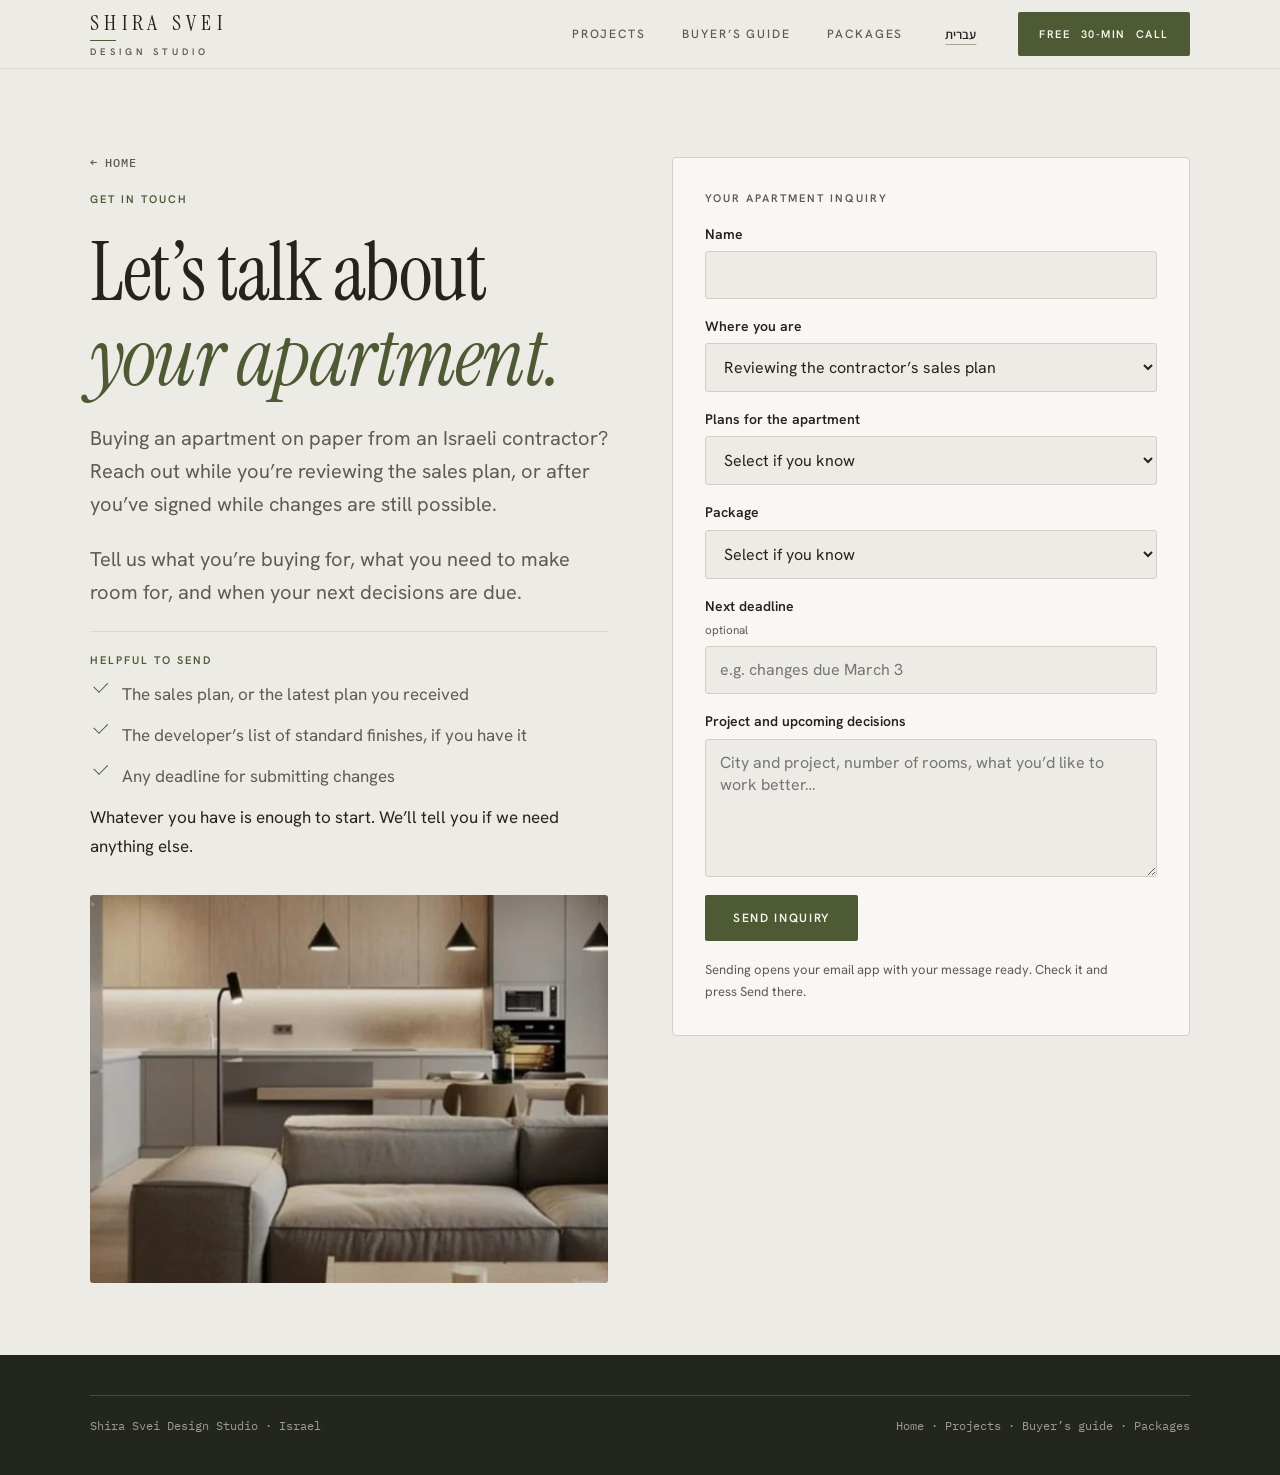
==== contact.html @ fcec44b5 "Packages: custom kitchen design package; every package includes a kitchen showroom visit Co-Authored" ====
<!doctype html>
    <html lang="en">
    <head>
    <meta charset="utf-8">
    <meta name="viewport" content="width=device-width, initial-scale=1, viewport-fit=cover">
    <title>Contact · Shira Svei Design Studio</title>
    <meta name="description" content="Tell Shira Svei Design Studio about your new-build apartment in Israel.">
    <link rel="preconnect" href="https://fonts.googleapis.com">
    <link rel="preconnect" href="https://fonts.gstatic.com" crossorigin>
    <link rel="stylesheet" href="https://fonts.googleapis.com/css2?family=Instrument+Serif:ital@0;1&family=Hanken+Grotesk:wght@400;500;600&family=IBM+Plex+Mono:wght@400;500&family=Frank+Ruhl+Libre:wght@400;500&family=Assistant:wght@400;500;600&display=swap">
    <link rel="icon" href="img/favicon.svg" type="image/svg+xml">
    <script src="i18n.js"></script>
<script src="menu.js" defer></script>
    <link rel="stylesheet" href="styles.css">
    </head>
    <body>
    <header class="top">
  <div class="wrap">
    <a class="brand" href="index.html" aria-label="Shira Svei Design Studio, home">
      <span class="brand-word">Shira Svei</span><span class="brand-rule" aria-hidden="true"></span><span class="brand-sub">Design Studio</span>
    </a>
    <nav class="links" aria-label="Main">
      <a class="hide-sm" href="projects.html">Projects</a>
      <a class="hide-sm" href="guide.html">Buyer’s guide</a>
      <a class="hide-sm" href="packages.html">Packages</a>
      <a class="btn btn-primary" href="https://calendar.app.google/4QgwyBekD6NayyUT6" target="_blank" rel="noopener">Free <span class="xs-hide">30-min </span>call</a>
      <button class="menu-btn" type="button" aria-expanded="false" aria-controls="site-menu"><span class="menu-icon" aria-hidden="true"></span><span class="menu-word">Menu</span></button>
      <div class="menu-panel" id="site-menu" hidden>
        <a href="index.html#model">How we help</a>
        <a href="index.html#about">Meet Shira</a>
        <a href="index.html#with">The difference</a>
        <a href="projects.html">Projects</a>
        <a href="guide.html">Buyer’s guide</a>
        <a href="packages.html">Packages</a>
        <a href="contact.html">Let’s talk</a>
      </div>
    </nav>
  </div>
</header>

    <main>
    <section class="phero">
  <div class="wrap two" style="align-items:start">
    <div class="phero-copy">
      <a class="back" href="index.html">← Home</a>
      <span class="label">Get in touch</span>
      <h1>Let’s talk about <em>your apartment.</em></h1>
      <p class="lede">Buying an apartment on paper from an Israeli contractor? Reach out while you’re reviewing the sales plan, or after you’ve signed while changes are still possible.</p>
      <p class="lede">Tell us what you’re buying for, what you need to make room for, and when your next decisions are due.</p>
      <div class="send-list">
        <span class="label">Helpful to send</span>
        <ul class="ticks">
          <li>The sales plan, or the latest plan you received</li>
          <li>The developer’s list of standard finishes, if you have it</li>
          <li>Any deadline for submitting changes</li>
        </ul>
        <p class="fine">Whatever you have is enough to start. We’ll tell you if we need anything else.</p>
      </div>
      <img src="img/evening-kitchen.webp" alt="Open kitchen with dark pendant lights behind a gray sofa" width="800" height="1208" style="width:100%;aspect-ratio:4/3;object-fit:cover;border-radius:3px;margin-top:8px">
    </div>
    <form class="form" id="inquiry-form" data-email="shirasvei@gmail.com" novalidate>
      <span class="label">Your apartment inquiry</span>
      <label for="f-name">Name<input id="f-name" name="name" autocomplete="name" required></label>
      <div class="row">
        <label for="f-stage">Where you are<select id="f-stage" name="stage">
          <option>Reviewing the contractor’s sales plan</option>
          <option>Signed and planning changes before construction</option>
          <option>Choosing changes or finishes</option>
          <option>Getting ready to move in</option>
          <option>Other</option>
        </select></label>
        <label for="f-purpose">Plans for the apartment<select id="f-purpose" name="purpose">
          <option value="">Select if you know</option>
          <option>Move in at handover</option>
          <option>Live there later</option>
          <option>Buy as an investment</option>
          <option>Still deciding</option>
        </select></label>
      </div>
      <div class="row">
        <label for="f-package">Package<select id="f-package" name="package">
          <option value="">Select if you know</option>
          <option value="intro">Free intro call (30 minutes)</option>
          <option value="plan-review">Consultation</option>
          <option value="floor-plan">Floor plan redesign</option>
          <option value="kitchen">Custom kitchen design</option>
          <option value="selections">Tile and fixture selection</option>
          <option value="liaison">Contractor liaison</option>
          <option value="furnishing">Furniture and accessory shopping</option>
          <option value="ongoing-support">Full-service new-build support</option>
        </select></label>
        <label for="f-deadline">Next deadline <small>optional</small><input id="f-deadline" name="deadline" placeholder="e.g. changes due March 3"></label>
      </div>
      <label for="f-details">Project and upcoming decisions<textarea id="f-details" name="details" rows="5" required placeholder="City and project, number of rooms, what you’d like to work better…"></textarea></label>
      <div class="actions">
        <button class="btn btn-primary" type="submit">Send inquiry</button>
        <output id="copy-status" aria-live="polite"></output>
      </div>
      <textarea id="copy-fallback" aria-label="Inquiry text to copy" rows="6" hidden readonly></textarea>
      <p class="fine">Sending opens your email app with your message ready. Check it and press Send there.</p>
    </form>
  </div>
</section>
<section class="close" style="padding-top:40px">
  <div class="wrap"><div class="foot" style="margin-top:0">
    <span>Shira Svei Design Studio · Israel</span>
    <span><a href="index.html">Home</a> · <a href="projects.html">Projects</a> · <a href="guide.html">Buyer’s guide</a> · <a href="packages.html">Packages</a></span>
  </div></div>
</section>

    </main>
    
    <script src="app.js"></script>
    
    </body>
    </html>
---- styles.css ----
/* Layout: a drawing set. Each stage is a "sheet" with a title block: stage number, the Hebrew term the contractor uses, and the English meaning. */
:root{
  --stone:#EDEBE5;      /* page ground, Jerusalem-stone grey */
  --sheet:#F8F7F3;      /* raised paper */
  --paper:#FFFFFF;      /* plan drawings always sit on white */
  --ink:#1F1D1A;
  --muted:#5F5A52;
  --rule:#D3CFC5;
  --olive:#4E5A33;      /* accent */
  --olive-soft:#E2E4D3;
  --on-olive:#F6F5EE;
  --night:#23261C;      /* closing band */
  --on-night:#ECEBE3;
  --display:"Instrument Serif", "Iowan Old Style", Georgia, serif;
  --body:"Hanken Grotesk", "Helvetica Neue", Arial, sans-serif;
  --mono:"IBM Plex Mono", ui-monospace, Menlo, monospace;
  --hebrew:"Frank Ruhl Libre", "Times New Roman", serif;
  --max:1180px;
}
@media (prefers-color-scheme: dark){:root:not([data-theme="light"]){
  --stone:#171815;--sheet:#1F201C;--paper:#F4F3EE;--ink:#ECEAE3;--muted:#A9A498;--rule:#3A3B34;
  --olive:#A9B67E;--olive-soft:#2C3122;--on-olive:#15170F;--night:#0F100D;--on-night:#ECEBE3;color-scheme:dark}}
:root[data-theme="dark"]{
  --stone:#171815;--sheet:#1F201C;--paper:#F4F3EE;--ink:#ECEAE3;--muted:#A9A498;--rule:#3A3B34;
  --olive:#A9B67E;--olive-soft:#2C3122;--on-olive:#15170F;--night:#0F100D;--on-night:#ECEBE3;color-scheme:dark}

*{box-sizing:border-box}
html{scroll-padding-top:80px}
@media (prefers-reduced-motion:no-preference){html{scroll-behavior:smooth}}
@media (prefers-reduced-motion:reduce){html{scroll-behavior:auto}*{transition:none!important;animation:none!important}}
body{background:var(--stone);color:var(--ink);font:400 17px/1.6 var(--body);-webkit-font-smoothing:antialiased}
img{max-width:100%;display:block;height:auto}
a{color:inherit}
:focus-visible{outline:2px solid var(--olive);outline-offset:3px;border-radius:2px}
.wrap{max-width:var(--max);margin:0 auto;padding-left:max(16px,env(safe-area-inset-left,0px));padding-right:max(16px,env(safe-area-inset-right,0px))}
@media (min-width:720px){.wrap{padding-left:max(40px,env(safe-area-inset-left,0px));padding-right:max(40px,env(safe-area-inset-right,0px))}}

h1,h2,h3{font-family:var(--display);font-weight:400;line-height:1.02;letter-spacing:-.01em;text-wrap:balance;margin:0}
h1{font-size:clamp(46px,7.4vw,96px)}
h2{font-size:clamp(36px,5vw,60px)}
h3{font-size:clamp(26px,2.6vw,32px);line-height:1.1}
em{font-style:italic;color:var(--olive)}
p{margin:0;max-width:62ch;text-wrap:pretty}
.label{font:500 12px/1.3 var(--mono);letter-spacing:.08em;text-transform:uppercase;color:var(--muted)}
.lede{font-size:clamp(18px,1.6vw,20px);color:var(--muted)}

/* buttons */
.btn{display:inline-flex;align-items:center;gap:10px;padding:14px 22px;border-radius:999px;font:600 15px/1 var(--body);text-decoration:none;border:1px solid transparent;transition:transform .2s,background .2s}
.btn-primary{background:var(--olive);color:var(--on-olive)}
.btn-primary:hover{transform:translateY(-1px)}
.btn-ghost{border-color:var(--rule);color:var(--ink)}
.btn-ghost:hover{border-color:var(--ink)}
.btn svg{width:16px;height:16px}
.textlink{font-weight:600;text-decoration:none;border-bottom:1px solid var(--olive);padding-bottom:2px;display:inline-flex;gap:8px;align-items:center}
.textlink:hover{color:var(--olive)}

/* header */
body::before{content:"";position:fixed;inset:0 0 auto;height:env(safe-area-inset-top,0px);z-index:10;background:var(--stone)}
header.top{position:sticky;top:env(safe-area-inset-top,0px);z-index:9;background:color-mix(in srgb,var(--stone) 88%,transparent);backdrop-filter:blur(10px);-webkit-backdrop-filter:blur(10px);border-bottom:1px solid var(--rule)}
.top .wrap{display:flex;align-items:center;justify-content:space-between;gap:16px;height:68px}
.brand{display:flex;align-items:center;gap:12px;text-decoration:none}
.mono-mark{width:34px;height:34px;border:1.5px solid currentColor;display:grid;place-items:center;font:400 19px/1 var(--display);letter-spacing:-.04em}
.brand b{font:400 22px/1 var(--display);display:block}
.brand small{font:500 10px/1 var(--mono);letter-spacing:.14em;text-transform:uppercase;color:var(--muted)}
nav.links{display:flex;gap:28px;align-items:center;font-size:15px}
nav.links a{text-decoration:none;color:var(--muted)}
nav.links a:hover{color:var(--ink)}
nav.links .btn{padding:10px 18px;font-size:14px;color:var(--on-olive)}
@media (max-width:760px){nav.links .hide-sm{display:none}}

/* hero */
.hero{padding-block:clamp(40px,7vw,88px) clamp(48px,7vw,96px)}
.hero-grid{display:grid;grid-template-columns:1.1fr .9fr;gap:clamp(32px,5vw,72px);align-items:center}
@media (max-width:900px){.hero-grid{grid-template-columns:1fr}}
.hero-copy{display:grid;gap:28px;min-width:0}
.hero-copy .label{color:var(--olive)}
.hero-actions{display:flex;flex-wrap:wrap;gap:12px}
.hero-media{position:relative;min-width:0}
.hero-photo{aspect-ratio:4/4.8;width:100%;max-height:640px;object-fit:cover;border-radius:3px}
@media (max-width:900px){.hero-photo{aspect-ratio:4/3.4}}
.plan-chip{position:absolute;left:-28px;bottom:28px;width:min(46%,230px);background:var(--paper);padding:10px;box-shadow:0 18px 40px -18px rgba(0,0,0,.45);border-radius:2px}
.plan-chip img{aspect-ratio:1;object-fit:cover}
.plan-chip span{display:block;font:500 10px/1.3 var(--mono);letter-spacing:.06em;text-transform:uppercase;color:#5F5A52;padding-top:8px}
@media (max-width:900px){.plan-chip{left:12px;bottom:12px}}

/* stage finder */
.finder{margin-top:8px;border-top:1px solid var(--rule);padding-top:22px;display:grid;gap:14px}
.finder-row{display:flex;flex-wrap:wrap;gap:8px}
.finder button{font:500 14px/1 var(--body);background:transparent;color:var(--ink);border:1px solid var(--rule);border-radius:999px;padding:11px 16px;cursor:pointer;display:inline-flex;gap:8px;align-items:center;transition:border-color .2s,background .2s}
.finder button:hover{border-color:var(--olive)}
.finder button[aria-pressed="true"]{background:var(--olive);border-color:var(--olive);color:var(--on-olive)}
.finder button b{font:500 11px/1 var(--mono);opacity:.7}
.finder-answer{font-size:15px;color:var(--muted);min-height:1.6em}
.finder-answer a{color:var(--olive);font-weight:600}

/* problem strip */
.strip{background:var(--sheet);border-block:1px solid var(--rule);padding-block:clamp(44px,6vw,72px)}
.strip-grid{display:grid;grid-template-columns:.9fr 1.1fr;gap:clamp(28px,5vw,72px);align-items:start}
@media (max-width:860px){.strip-grid{grid-template-columns:1fr}}
.facts{display:grid;grid-template-columns:repeat(3,1fr);gap:0;border-top:1px solid var(--rule)}
@media (max-width:620px){.facts{grid-template-columns:1fr}}
.fact{padding:20px 20px 4px 0;display:grid;gap:8px;align-content:start;min-width:0}
.fact+.fact{padding-left:20px;border-left:1px solid var(--rule)}
@media (max-width:620px){.fact+.fact{padding-left:0;border-left:0;border-top:1px solid var(--rule)}}
.fact h4{margin:0;font:600 16px/1.3 var(--body)}
.fact p{font-size:15px;color:var(--muted)}

/* process index */
.process{padding-block:clamp(64px,9vw,120px) 24px}
.process-head{display:grid;grid-template-columns:1fr 1fr;gap:32px;align-items:end;margin-bottom:40px}
@media (max-width:860px){.process-head{grid-template-columns:1fr}}
.index{display:grid;grid-template-columns:repeat(4,1fr);border-top:1.5px solid var(--ink)}
@media (max-width:860px){.index{grid-template-columns:repeat(2,1fr)}}
.index a{padding:18px 18px 22px 0;text-decoration:none;display:grid;gap:10px;border-bottom:1px solid var(--rule);transition:color .2s}
.index a+a{padding-left:18px;border-left:1px solid var(--rule)}
@media (max-width:860px){.index a:nth-child(3){padding-left:0;border-left:0}}
.index a:hover h3{color:var(--olive)}
.index .he{font:400 18px/1 var(--hebrew);color:var(--muted)}
.index h3{font-size:24px;transition:color .2s}

/* stages (sheets) */
.stage{padding-block:clamp(56px,8vw,104px);border-top:1px solid var(--rule)}
.stage:first-of-type{border-top:0}
.titleblock{display:flex;flex-wrap:wrap;gap:10px 24px;align-items:baseline;margin-bottom:28px;padding-bottom:14px;border-bottom:1.5px solid var(--ink)}
.titleblock .num{font:500 13px/1 var(--mono);color:var(--olive)}
.titleblock .he{font:500 22px/1 var(--hebrew);direction:rtl}
.titleblock .gloss{font:400 13px/1.3 var(--mono);color:var(--muted)}
.titleblock .when{margin-left:auto;font:500 12px/1.3 var(--mono);letter-spacing:.08em;text-transform:uppercase;color:var(--muted)}
@media (max-width:620px){.titleblock .when{margin-left:0;width:100%}}
.stage-grid{display:grid;grid-template-columns:.85fr 1.15fr;gap:clamp(32px,5vw,72px);align-items:start}
@media (max-width:900px){.stage-grid{grid-template-columns:1fr}}
.stage-copy{display:grid;gap:20px;min-width:0}
.stage-copy p{color:var(--muted)}
.stage-copy p strong{color:var(--ink);font-weight:600}
.stage.is-target .titleblock{border-bottom-color:var(--olive)}
.callout{border-left:2px solid var(--olive);padding:4px 0 4px 18px;color:var(--ink)!important;font-size:16px}

/* compare slider */
.case{background:var(--sheet);border:1px solid var(--rule);border-radius:4px;padding:clamp(18px,3vw,28px);display:grid;gap:18px;min-width:0}
.case h3{font-size:clamp(26px,3vw,34px)}
.case p{font-size:15.5px;color:var(--muted)}
.compare{position:relative;aspect-ratio:394/388;background:var(--paper);overflow:hidden;border-radius:2px;user-select:none;touch-action:pan-y}
.compare img{position:absolute;inset:0;width:100%;height:100%;object-fit:contain}
.compare .after{clip-path:inset(0 0 0 var(--pos,50%))}
.compare .handle{position:absolute;top:0;bottom:0;left:var(--pos,50%);width:2px;background:var(--olive);transform:translateX(-1px);pointer-events:none}
.compare .handle::after{content:"";position:absolute;top:50%;left:50%;width:40px;height:40px;transform:translate(-50%,-50%);border-radius:50%;background:var(--olive);box-shadow:0 4px 14px rgba(0,0,0,.25);
  background-image:url("data:image/svg+xml,%3Csvg xmlns='http://www.w3.org/2000/svg' viewBox='0 0 24 24' fill='none' stroke='%23fff' stroke-width='2' stroke-linecap='round' stroke-linejoin='round'%3E%3Cpath d='M9 6l-6 6 6 6M15 6l6 6-6 6'/%3E%3C/svg%3E");background-size:20px;background-position:center;background-repeat:no-repeat}
.compare .tag{position:absolute;top:10px;font:500 10px/1 var(--mono);letter-spacing:.08em;text-transform:uppercase;background:rgba(31,29,26,.82);color:#F6F5EE;padding:6px 8px;border-radius:2px;pointer-events:none}
.compare .tag.l{left:10px}.compare .tag.r{right:10px}
.compare input{position:absolute;inset:0;width:100%;height:100%;opacity:0;cursor:ew-resize;margin:0}
.compare-note{display:flex;justify-content:space-between;gap:12px;flex-wrap:wrap;align-items:center}
.compare-note .label{font-size:11px}

/* project cards */
.projects{display:grid;grid-template-columns:1fr 1fr;gap:16px}
@media (max-width:560px){.projects{grid-template-columns:1fr}}
.project{display:grid;gap:14px;text-decoration:none;align-content:start}
.project .frame{background:var(--paper);aspect-ratio:4/3.4;border-radius:2px;overflow:hidden;border:1px solid var(--rule)}
.project .frame img{width:100%;height:100%;object-fit:contain;padding:10px;transition:transform .5s}
.project:hover .frame img{transform:scale(1.04)}
.project h4{margin:0;font:400 24px/1.1 var(--display);display:flex;justify-content:space-between;gap:10px}
.project h4 span{font-family:var(--body);font-size:18px;color:var(--olive);transition:transform .2s}
.project:hover h4 span{transform:translateX(4px)}
.project p{font-size:15px;color:var(--muted)}

/* photos */
.duo{display:grid;grid-template-columns:1.15fr .85fr;gap:14px;align-items:end}
.duo figure{margin:0;display:grid;gap:10px;min-width:0}
.duo img{width:100%;object-fit:cover;border-radius:3px}
.duo .a img{aspect-ratio:4/5}
.duo .b img{aspect-ratio:3/4.2}
figcaption{font:400 12px/1.4 var(--mono);color:var(--muted)}
.wide{margin-top:clamp(28px,4vw,48px);display:grid;grid-template-columns:1fr 1fr;gap:14px}
@media (max-width:700px){.wide{grid-template-columns:1fr}}
.wide figure{margin:0;display:grid;gap:10px}
.wide img{aspect-ratio:1754/897;object-fit:cover;border-radius:3px;width:100%}

/* throughout */
.with{background:var(--olive-soft);padding-block:clamp(56px,8vw,104px)}
.with-grid{display:grid;grid-template-columns:1fr 1fr;gap:clamp(32px,5vw,72px);align-items:start}
@media (max-width:860px){.with-grid{grid-template-columns:1fr}}
.with-copy{display:grid;gap:22px}
.with-copy p{color:var(--muted)}
.log{list-style:none;margin:0;padding:0;display:grid;border-top:1px solid var(--rule)}
.log li{display:grid;grid-template-columns:auto 1fr;gap:16px;padding:18px 0;border-bottom:1px solid var(--rule);align-items:baseline}
.log .from{font:500 11px/1.4 var(--mono);letter-spacing:.08em;text-transform:uppercase;color:var(--olive);width:118px}
.log b{display:block;font-weight:600;font-size:16px}
.log span{color:var(--muted);font-size:15px}

/* faq */
.faq{padding-block:clamp(64px,9vw,112px)}
.faq-grid{display:grid;grid-template-columns:.8fr 1.2fr;gap:clamp(32px,5vw,72px)}
@media (max-width:860px){.faq-grid{grid-template-columns:1fr}}
details{border-bottom:1px solid var(--rule)}
details:first-child{border-top:1px solid var(--rule)}
summary{list-style:none;cursor:pointer;padding:22px 0;display:flex;justify-content:space-between;gap:20px;font:400 clamp(21px,2vw,25px)/1.2 var(--display)}
summary::-webkit-details-marker{display:none}
summary::after{content:"+";font:300 26px/1 var(--body);color:var(--olive);transition:transform .25s}
details[open] summary::after{transform:rotate(45deg)}
details p{padding:0 0 24px;color:var(--muted)}

/* close */
.close{background:var(--night);color:var(--on-night);padding-block:clamp(64px,9vw,120px) 40px}
.close h2{font-size:clamp(42px,6.4vw,84px)}
.close h2 em{color:#C9D39E}
.close-grid{display:grid;grid-template-columns:1.3fr .7fr;gap:40px;align-items:end}
@media (max-width:860px){.close-grid{grid-template-columns:1fr}}
.close p{color:color-mix(in srgb,var(--on-night) 72%,transparent)}
.close .btn-primary{background:#C9D39E;color:#1C1F14}
.close .btn-ghost{border-color:color-mix(in srgb,var(--on-night) 30%,transparent);color:var(--on-night)}
.close .actions{display:flex;flex-wrap:wrap;gap:12px;margin-top:28px}
.foot{margin-top:clamp(56px,8vw,96px);padding-top:22px;border-top:1px solid color-mix(in srgb,var(--on-night) 18%,transparent);display:flex;flex-wrap:wrap;justify-content:space-between;gap:12px;font:400 12px/1.4 var(--mono);color:color-mix(in srgb,var(--on-night) 60%,transparent)}
.foot a{text-decoration:none}
.foot a:hover{color:var(--on-night)}

/* load-in: visible at rest, gentle rise */
@keyframes rise{from{transform:translateY(12px)}to{transform:none}}
.hero-copy>*{animation:rise .8s cubic-bezier(.2,.7,.2,1) both}
.hero-copy>*:nth-child(2){animation-delay:.08s}.hero-copy>*:nth-child(3){animation-delay:.16s}.hero-copy>*:nth-child(4){animation-delay:.24s}.hero-copy>*:nth-child(5){animation-delay:.32s}

/* ---------- shared additions for inner pages ---------- */
body{margin:0}
[hidden]{display:none!important}
.film{margin:clamp(40px,6vw,72px) 0 0;display:grid;gap:10px}
.film video{width:100%;aspect-ratio:16/9;border-radius:3px;background:var(--night)}
nav.links a[aria-current="page"]{color:var(--ink);text-decoration:underline;text-decoration-color:var(--olive);text-underline-offset:6px}

/* page hero */
.phero{padding-block:clamp(40px,7vw,88px) clamp(40px,6vw,72px)}
.phero-grid{display:grid;grid-template-columns:1.15fr .85fr;gap:clamp(32px,5vw,72px);align-items:end}
@media (max-width:860px){.phero-grid{grid-template-columns:1fr}}
.phero-copy{display:grid;gap:22px;min-width:0}
.phero-copy .label{color:var(--olive)}
.phero h1{font-size:clamp(44px,6.4vw,84px)}
.phero img.cover{width:100%;aspect-ratio:4/5;object-fit:cover;border-radius:3px;max-height:560px}
.back{font:500 12px/1 var(--mono);letter-spacing:.06em;text-transform:uppercase;color:var(--muted);text-decoration:none}
.back:hover{color:var(--olive)}

.section{padding-block:clamp(56px,8vw,104px);border-top:1px solid var(--rule)}
.section.tint{background:var(--sheet)}
.section-head{display:grid;gap:14px;margin-bottom:clamp(28px,4vw,44px);max-width:760px}
.section-head p{color:var(--muted)}
.two{display:grid;grid-template-columns:1fr 1fr;gap:clamp(28px,5vw,72px);align-items:start}
@media (max-width:860px){.two{grid-template-columns:1fr}}
.two>*{min-width:0}

/* timeline (process) */
.timeline{display:grid;grid-template-columns:repeat(4,1fr);border-top:1.5px solid var(--ink)}
@media (max-width:900px){.timeline{grid-template-columns:1fr 1fr}}
@media (max-width:560px){.timeline{grid-template-columns:1fr}}
.timeline li{list-style:none;padding:20px 20px 24px 0;display:grid;gap:10px;align-content:start;border-bottom:1px solid var(--rule)}
.timeline li+li{padding-left:20px;border-left:1px solid var(--rule)}
@media (max-width:900px){.timeline li:nth-child(3){padding-left:0;border-left:0}}
@media (max-width:560px){.timeline li+li{padding-left:0;border-left:0}}
.timeline .he{font:500 20px/1 var(--hebrew)}
.timeline p{font-size:15px;color:var(--muted)}
.timeline{padding:0;margin:0}
.note{margin-top:28px;font:400 clamp(22px,2.2vw,28px)/1.3 var(--display);max-width:34ch}

/* lists */
.ticks{list-style:none;margin:0;padding:0;display:grid;gap:12px}
.ticks li{display:grid;grid-template-columns:20px 1fr;gap:12px;color:var(--muted)}
.ticks li::before{content:"";width:12px;height:7px;border-left:1.5px solid var(--olive);border-bottom:1.5px solid var(--olive);transform:rotate(-45deg) translate(2px,4px)}
.cols3{display:grid;grid-template-columns:repeat(3,1fr);gap:16px}
@media (max-width:860px){.cols3{grid-template-columns:1fr}}
.card{background:var(--sheet);border:1px solid var(--rule);border-radius:4px;padding:24px;display:grid;gap:12px;align-content:start}
.card p{color:var(--muted);font-size:15.5px}
.swap{display:grid;grid-template-columns:1fr auto 1fr;gap:20px;align-items:start}
@media (max-width:620px){.swap{grid-template-columns:1fr}.swap .arrow{transform:rotate(90deg);justify-self:start}}
.swap .arrow{font:400 28px/1 var(--display);color:var(--olive);padding-top:28px}
.swap ul{list-style:none;margin:0;padding:0;border-top:1px solid var(--rule)}
.swap ul li{padding:12px 0;border-bottom:1px solid var(--rule)}
.swap .us li{color:var(--muted);text-decoration:line-through;text-decoration-color:var(--rule)}

/* packages */
.pkgs{display:grid;grid-template-columns:1fr 1fr;gap:16px}
@media (max-width:860px){.pkgs{grid-template-columns:1fr}}
.pkg{background:var(--sheet);border:1px solid var(--rule);border-radius:4px;padding:clamp(22px,3vw,32px);display:grid;gap:18px;align-content:start;scroll-margin-top:90px}
.pkg h2{font-size:clamp(30px,3vw,38px)}
.pkg>p{color:var(--muted)}
.pkg .btn{justify-self:start;margin-top:4px}
.pkg.featured{grid-column:1/-1;background:var(--night);color:var(--on-night);border-color:var(--night);grid-template-columns:1fr 1fr;column-gap:clamp(28px,5vw,64px)}
.pkg.featured>p,.pkg.featured .ticks li{color:color-mix(in srgb,var(--on-night) 72%,transparent)}
.pkg.featured .label{color:#C9D39E}
.pkg.featured .ticks li::before{border-color:#C9D39E}
.pkg.featured .btn-primary{background:#C9D39E;color:#1C1F14}
.pkg.featured .stages span{border-color:color-mix(in srgb,var(--on-night) 30%,transparent)}
.pkg.featured .stages span.on{background:#C9D39E;border-color:#C9D39E;color:#1C1F14}
@media (max-width:860px){.pkg.featured{grid-template-columns:1fr}}
.pkg-side{display:grid;gap:18px;align-content:start}
.stages{display:flex;gap:6px;flex-wrap:wrap}
.stages span{font:500 11px/1 var(--mono);padding:7px 9px;border:1px solid var(--rule);border-radius:999px;color:var(--muted)}
.stages span.on{background:var(--olive);border-color:var(--olive);color:var(--on-olive)}

/* form */
.form{display:grid;gap:18px;background:var(--sheet);border:1px solid var(--rule);border-radius:4px;padding:clamp(20px,3vw,32px)}
.form label{display:grid;gap:8px;font:600 14px/1.3 var(--body)}
.form label small{font-weight:400;color:var(--muted)}
.form input,.form select,.form textarea{font:400 16px/1.4 var(--body);color:var(--ink);background:var(--stone);border:1px solid var(--rule);border-radius:3px;padding:12px 14px;width:100%}
.form input:focus,.form select:focus,.form textarea:focus{outline:2px solid var(--olive);outline-offset:0;border-color:var(--olive)}
.form .row{display:grid;grid-template-columns:repeat(auto-fit,minmax(230px,1fr));gap:18px}
@media (max-width:620px){.form .row{grid-template-columns:1fr}}
.form .actions{display:flex;flex-wrap:wrap;gap:14px;align-items:center}
.form .btn{border:0;cursor:pointer}
.form output{font-size:14px;color:var(--olive);font-weight:600}
.form .fine{font-size:13px;color:var(--muted)}

/* plan viewer (tabs) */
.viewer{display:grid;gap:14px}
.tabs{display:flex;flex-wrap:wrap;gap:6px}
.tabs button{font:500 13px/1.2 var(--body);background:transparent;color:var(--ink);border:1px solid var(--rule);border-radius:999px;padding:10px 14px;cursor:pointer;text-align:left}
.tabs button b{font:500 11px/1 var(--mono);color:var(--olive);margin-right:6px}
.tabs button[aria-selected="true"]{background:var(--ink);border-color:var(--ink);color:var(--stone)}
.tabs button[aria-selected="true"] b{color:inherit;opacity:.7}
.tabs button .he{font-family:var(--hebrew)}
.sheet{background:var(--paper);border:1px solid var(--rule);border-radius:3px;position:relative;overflow:hidden}
.sheet img{width:auto;max-width:100%;max-height:78vh;margin:0 auto;cursor:zoom-in}
.sheet .zoom{position:absolute;right:10px;bottom:10px;font:500 10px/1 var(--mono);letter-spacing:.06em;text-transform:uppercase;background:rgba(31,29,26,.82);color:#F6F5EE;padding:6px 8px;border-radius:2px;pointer-events:none}
.legend{display:flex;flex-wrap:wrap;gap:16px;font:400 13px/1.3 var(--mono);color:var(--muted)}
.legend span{display:inline-flex;gap:8px;align-items:center}
.legend i{width:22px;height:12px;display:inline-block;border:1px solid var(--muted)}
.legend i.dash{border-style:dashed;border-color:var(--muted)}
.legend i.hatch{background:repeating-linear-gradient(45deg,var(--muted) 0 1px,transparent 1px 4px)}
.cap{font-size:15px;color:var(--muted)}

.points{display:grid;grid-template-columns:1fr 1fr;gap:0;border-top:1.5px solid var(--ink)}
@media (max-width:700px){.points{grid-template-columns:1fr}}
.points div{padding:22px 24px 26px 0;border-bottom:1px solid var(--rule);display:grid;gap:10px;align-content:start}
.points div:nth-child(even){padding-left:24px;border-left:1px solid var(--rule)}
@media (max-width:700px){.points div:nth-child(even){padding-left:0;border-left:0}}
.points p{color:var(--muted);font-size:15.5px}

.dims{display:grid;gap:0;border-top:1px solid var(--rule);margin:0;padding:0}
.dims div{display:grid;grid-template-columns:96px 1fr;gap:16px;padding:14px 0;border-bottom:1px solid var(--rule);align-items:baseline}
.dims dt{font:500 20px/1 var(--mono);color:var(--olive)}
.dims dd{margin:0;color:var(--muted);font-size:15.5px}

.gallery{display:grid;grid-template-columns:repeat(3,1fr);gap:12px}
@media (max-width:760px){.gallery{grid-template-columns:1fr 1fr}}
.gallery figure{margin:0;display:grid;gap:8px}
.gallery img{width:100%;aspect-ratio:16/9;object-fit:cover;border-radius:3px;cursor:zoom-in}
.gallery figure.big{grid-column:1/-1}
.gallery figure.big img{aspect-ratio:1500/844}
.credit{margin-top:16px;font:400 12px/1.4 var(--mono);color:var(--muted)}

/* bathrooms */
.bath{display:grid;grid-template-columns:.9fr 1.1fr;gap:clamp(24px,4vw,56px);align-items:start;scroll-margin-top:90px}
@media (max-width:860px){.bath{grid-template-columns:1fr}}
.inputs{display:grid;grid-template-columns:1fr 1fr;gap:12px}
.inputs figure{margin:0;display:grid;gap:8px;align-content:start}
.inputs figure.plan{grid-row:span 2}
.inputs img{width:100%;border-radius:3px;background:var(--paper);border:1px solid var(--rule);object-fit:contain;cursor:zoom-in}
.inputs figure:not(.plan) img{aspect-ratio:4/3;object-fit:cover}
.render{margin:0;display:grid;gap:10px}
.render img{width:100%;border-radius:3px;cursor:zoom-in}
.render figcaption,.inputs figcaption{font:400 12px/1.4 var(--mono);color:var(--muted)}
.eq{font:500 12px/1 var(--mono);letter-spacing:.08em;text-transform:uppercase;color:var(--olive)}

/* work grid */
.work{display:grid;grid-template-columns:repeat(2,1fr);gap:clamp(20px,3vw,32px) 16px}
@media (max-width:700px){.work{grid-template-columns:1fr}}
.work a{display:grid;gap:12px;text-decoration:none;align-content:start}
.work .frame{aspect-ratio:4/3;background:var(--paper);border:1px solid var(--rule);border-radius:3px;overflow:hidden}
.work .frame img{width:100%;height:100%;object-fit:cover;transition:transform .5s}
.work .frame.plan img{object-fit:contain;padding:12px}
.work a:hover .frame img{transform:scale(1.03)}
.work h2{font-size:clamp(26px,2.6vw,32px)}
.work p{color:var(--muted);font-size:15.5px}
.work a.wide{grid-column:1/-1}
.work a.wide .frame{aspect-ratio:21/9}
@media (max-width:700px){.work a.wide .frame{aspect-ratio:4/3}}

.next{display:flex;justify-content:space-between;gap:16px;flex-wrap:wrap;padding-block:28px;border-top:1px solid var(--rule)}
.next a{text-decoration:none;display:grid;gap:6px}
.next a:last-child{text-align:right}
.next b{font:400 24px/1.1 var(--display)}

/* lightbox */
dialog.lb{border:0;padding:0;background:transparent;max-width:min(1200px,94vw);max-height:92vh}
dialog.lb::backdrop{background:rgba(15,16,13,.88)}
dialog.lb img{max-width:100%;max-height:86vh;width:auto;height:auto;background:#fff;border-radius:2px;display:block;margin:0 auto}
dialog.lb p{color:#ECEBE3;font:400 13px/1.4 var(--mono);text-align:center;margin:10px auto 0}
dialog.lb button{position:fixed;top:max(16px,env(safe-area-inset-top,0px));right:max(16px,env(safe-area-inset-right,0px));width:44px;height:44px;border-radius:50%;border:0;background:#ECEBE3;color:#1F1D1A;font:400 24px/1 var(--body);cursor:pointer}
.brief{display:grid;gap:8px;padding:18px 20px;background:var(--olive-soft);border-radius:4px;border-left:3px solid var(--olive)}
.brief p{color:var(--ink);font-size:16.5px}
.gallery figure.big{grid-column:auto}

/* ---------- hero reel: drawing to rendering ---------- */
.model{position:relative;aspect-ratio:1/1;max-width:100%;border-radius:4px;overflow:hidden;background:var(--paper);border:1px solid var(--rule)}
.scene{position:absolute;inset:0;opacity:0;transition:opacity .9s ease}
.scene.active{opacity:1}
.scene img{position:absolute;inset:0;width:100%;height:100%;object-fit:cover;max-width:none}
.scene img.fit{object-fit:contain;padding:9% 7% 24%;background:var(--paper)}
.scene .b{clip-path:inset(0 100% 0 0);transition:clip-path 1.6s cubic-bezier(.65,0,.35,1)}
.scene.reveal .b{clip-path:inset(0 0 0 0)}
.scene::after{content:"";position:absolute;top:0;bottom:0;left:0;width:2px;background:var(--olive);box-shadow:0 0 0 1px rgba(255,255,255,.5),0 0 18px 2px rgba(78,90,51,.45);opacity:0;pointer-events:none}
.scene.reveal::after{animation:sweep 1.6s cubic-bezier(.65,0,.35,1) both}
@keyframes sweep{0%{left:0;opacity:1}92%{opacity:1}100%{left:100%;opacity:0}}
.scene.active img{animation:drift 9s ease-out both}
@keyframes drift{from{transform:scale(1.07)}to{transform:scale(1)}}
.model-cap,.model-pips{display:none}
.model.live .model-cap{display:grid;position:absolute;left:16px;bottom:16px;gap:4px;max-width:calc(100% - 32px);
  background:color-mix(in srgb,var(--sheet) 90%,transparent);backdrop-filter:blur(6px);-webkit-backdrop-filter:blur(6px);
  border:1px solid var(--rule);border-radius:4px;padding:12px 14px;pointer-events:none;z-index:2}
.model-cap .n{font:500 11px/1 var(--mono);letter-spacing:.08em;text-transform:uppercase;color:var(--olive)}
.model-cap .he{font:500 18px/1.1 var(--hebrew);direction:rtl;text-align:left}
.model-cap .t{font:400 22px/1.15 var(--display);color:var(--ink)}
.model-cap.in{animation:capIn .5s cubic-bezier(.2,.7,.2,1) both}
@keyframes capIn{from{transform:translateY(6px);opacity:.3}to{transform:none;opacity:1}}
.model.live .model-pips{display:flex;gap:6px;position:absolute;top:14px;right:14px;z-index:2}
.model-pips button{font:500 11px/1 var(--mono);width:34px;height:30px;border-radius:999px;border:1px solid var(--rule);
  background:color-mix(in srgb,var(--sheet) 85%,transparent);color:var(--muted);cursor:pointer}
.model-pips button[aria-pressed="true"]{background:var(--olive);border-color:var(--olive);color:var(--on-olive)}
@media (prefers-reduced-motion:reduce){.scene .b{clip-path:none}.scene.active img{animation:none}}
.why-photo{width:100%;aspect-ratio:4/3;object-fit:cover;border-radius:3px;margin-top:8px}
@media (max-width:860px){.why-photo{display:none}}

/* ---------- Order page ---------- */
.order{display:grid;gap:clamp(28px,4vw,44px)}
.order>*{max-width:880px;width:100%}
.order ul{list-style:none;margin:0;padding:0;display:grid;gap:10px}
.ogroup{display:grid;gap:14px}
.ogroup h2{font:400 clamp(26px,3vw,34px)/1.1 var(--display);display:flex;align-items:baseline;gap:12px;flex-wrap:wrap;margin:0}
.ogroup h2 .n{font:500 13px/1 var(--mono);color:var(--olive);letter-spacing:.08em}
.ogroup h2 .he{font:400 18px/1 var(--hebrew);color:var(--muted)}
.oitem{display:grid;grid-template-columns:1fr auto;gap:6px 18px;align-items:center;padding:18px 20px;background:var(--sheet);border:1px solid var(--rule);border-radius:4px;transition:border-color .2s,background .2s,opacity .2s}
.oitem label{display:flex;gap:16px;align-items:flex-start;cursor:pointer}
.oitem input{position:absolute;opacity:0;width:1px;height:1px}
.oitem .box{flex:none;width:22px;height:22px;margin-top:2px;border:1.5px solid var(--muted);border-radius:4px;display:grid;place-items:center;transition:background .15s,border-color .15s}
.oitem .box::after{content:"";width:6px;height:11px;border:solid var(--on-olive);border-width:0 2px 2px 0;transform:rotate(45deg) translate(-1px,-1px);opacity:0}
.oitem input:checked + .box{background:var(--olive);border-color:var(--olive)}
.oitem input:checked + .box::after{opacity:1}
.oitem input:focus-visible + .box{outline:2px solid var(--olive);outline-offset:3px}
.oitem:has(input:checked){border-color:var(--olive);background:color-mix(in srgb,var(--olive-soft) 45%,var(--sheet))}
.otext{display:grid;gap:4px}
.otext b{font-weight:600;font-size:17px}
.otext small{color:var(--muted);font-size:14.5px;line-height:1.45}
.oprice{font:500 15px/1 var(--body);white-space:nowrap;text-align:right}
.oprice.tbd{font:500 11px/1.3 var(--mono);letter-spacing:.06em;text-transform:uppercase;color:var(--muted)}
.qty{grid-column:1/-1;display:flex;align-items:center;gap:10px;margin-left:38px;font-size:14px;color:var(--muted)}
.qty[hidden]{display:none}
.qty button{width:30px;height:30px;border-radius:50%;border:1px solid var(--rule);background:var(--paper);color:var(--ink);font:500 17px/1 var(--body);cursor:pointer}
.qty button:hover{border-color:var(--ink)}
.qty output{min-width:1.5ch;text-align:center;font-weight:600;color:var(--ink)}
.oitem.full{padding:24px;background:var(--night);color:var(--on-night);border-color:var(--night)}
.oitem.full .otext b{font:400 clamp(24px,3vw,30px)/1.1 var(--display)}
.oitem.full .otext small,.oitem.full .oprice.tbd{color:inherit;opacity:.7}
.oitem.full .box{border-color:currentColor}
.oitem.full:has(input:checked){background:var(--night);border-color:var(--olive);box-shadow:0 0 0 2px var(--olive)}
.order.all-in .ogroup .oitem{opacity:.55}
.order.all-in .ogroup .oprice{text-decoration:line-through}
.or{display:flex;align-items:center;gap:14px;margin:-8px 0;font:500 12px/1 var(--mono);letter-spacing:.08em;text-transform:uppercase;color:var(--muted)}
.or::before,.or::after{content:"";flex:1;height:1px;background:var(--rule)}
.obar{position:sticky;bottom:12px;z-index:5;display:flex;flex-wrap:wrap;align-items:center;justify-content:space-between;gap:14px 24px;padding:16px 20px;background:var(--night);color:var(--on-night);border-radius:6px;box-shadow:0 12px 30px rgba(0,0,0,.18)}
.osum{display:grid;gap:4px}
.osum .label{color:inherit;opacity:.7}
.osum strong{font:400 clamp(30px,4vw,40px)/1 var(--display)}
.osum small{font-size:13px;opacity:.75}
.oact{display:flex;align-items:center;gap:14px;flex-wrap:wrap}
.oact .btn[disabled]{opacity:.45;cursor:not-allowed;transform:none}
.oact output{font-size:14px}
#o-fallback{flex-basis:100%;width:100%;font:14px/1.5 var(--body);padding:10px;border-radius:4px;border:0}
@media (max-width:560px){.oitem{grid-template-columns:1fr}.oprice{text-align:left;margin-left:38px}}
.ochip{justify-self:start;font:500 10.5px/1 var(--mono);letter-spacing:.08em;text-transform:uppercase;color:var(--olive);margin-bottom:2px}
.osave{font:500 12px/1.3 var(--mono);letter-spacing:.06em;text-transform:uppercase;color:var(--on-olive);background:var(--olive);padding:6px 10px;border-radius:999px;align-self:center}
.oprice{display:grid;justify-items:end;gap:3px}
.oprice s{font-size:13px;color:var(--muted)}
.oitem.included .amt{font:500 11px/1.3 var(--mono);letter-spacing:.06em;text-transform:uppercase;color:var(--olive)}
.oitem.included label{cursor:default}
@media (max-width:560px){.oprice{justify-items:start}}
.btn-pay{background:#FFC439;color:#111;font-weight:700}
.btn-pay:hover{transform:translateY(-1px)}
.btn-pay[disabled],.btn-ghost-light[disabled]{opacity:.45;cursor:not-allowed;transform:none}
.btn-ghost-light{border-color:rgba(255,255,255,.35);color:var(--on-night);background:transparent}
.btn-ghost-light:hover{border-color:var(--on-night)}
.oact output{flex-basis:100%;text-align:right}
@media (max-width:560px){.oact output{text-align:left}}

/* Kitchen: plan -> 3D model -> rendering */
.k3d{margin:0}
.k3d-stage{position:relative;aspect-ratio:1452/720;background:#fff;border-radius:3px;overflow:hidden;border:1px solid var(--rule)}
@media (max-width:719px){.k3d-stage{aspect-ratio:4/3.4}}
.k3d-stage canvas{position:absolute;inset:0;width:100%;height:100%;display:block}
.k3d-photo{position:absolute;inset:0;width:100%;height:100%;object-fit:cover;opacity:0;pointer-events:none}
.k3d-fallback{position:absolute;inset:0;width:100%;height:100%;object-fit:contain;display:none}
.k3d-static .k3d-photo{opacity:1}
.k3d:not(.k3d-live):not(.k3d-static) .k3d-fallback{display:block}
.k3d-static .k3d-bar{display:none}
.k3d-bar{display:flex;flex-wrap:wrap;gap:12px;justify-content:space-between;align-items:center;margin-top:14px}
.k3d-steps{display:flex;gap:6px;flex-wrap:wrap}
.k3d-bar button{font:500 13px/1 var(--body);color:var(--ink);background:transparent;border:1px solid var(--rule);border-radius:999px;padding:0 16px;min-height:44px;cursor:pointer}
.k3d-bar button span{font-family:var(--mono);font-size:11px;color:var(--muted);margin-right:4px}
.k3d-steps button[aria-pressed="true"]{background:var(--olive);border-color:var(--olive);color:var(--on-olive)}
.k3d-steps button[aria-pressed="true"] span{color:inherit;opacity:.8}
.k3d-replay{border-color:transparent!important;text-decoration:underline;text-underline-offset:3px}
.k3d-note{color:var(--muted);font-size:15px;margin-top:10px}

/* The 3D kitchen as a hero-reel scene: the canvas replaces the plan/render pair once it runs */
.scene.k3d .k3d-stage{position:absolute;inset:0;aspect-ratio:auto;border:0;border-radius:0;background:var(--paper);display:none}
.scene.k3d.k3d-live .k3d-stage{display:block}
.scene.k3d.k3d-live > img{display:none}
.scene.k3d.k3d-live::after{display:none}
.scene.k3d .k3d-stage img.k3d-photo{padding:0;animation:none}

/* Home hero as a scrolling story: the page scrolls normally. On the left, the intro and three
   text blocks pass by; on the right the kitchen stays in view (sticky) and follows them:
   plan, 3D model, then the rendering opening in a circle. kitchen3d.js (k3d-story). */
.story{padding-bottom:clamp(24px,4vw,56px)}
.story-grid{display:grid;grid-template-columns:minmax(0,.8fr) minmax(0,1.2fr);gap:clamp(28px,4vw,64px)}
.story-step{min-height:72svh;display:flex;flex-direction:column;justify-content:center;gap:20px;max-width:520px}
.story-step:not(.story-intro){opacity:.28;transform:translateY(14px);transition:opacity .5s ease,transform .5s ease}
.story-step.on{opacity:1;transform:none}
.story-intro{min-height:calc(100svh - 70px);gap:24px}
.story-intro h1{font-size:clamp(42px,5vw,76px)}
.story-step h2{font-size:clamp(32px,3.6vw,48px)}
.story-step p{color:var(--muted);font-size:clamp(17px,1.4vw,19px)}
.story-step .btn{justify-self:start;align-self:flex-start}
.story-cue{font:500 12px/1 var(--mono);letter-spacing:.06em;text-transform:uppercase;color:var(--muted);margin-top:12px}
.story-media{position:relative}
.story-media .k3d-stage{position:sticky;top:calc(70px + 5svh);height:calc(90svh - 70px);aspect-ratio:auto;border:0;border-radius:0;background:transparent;overflow:hidden}
.story-media canvas{position:absolute;inset:0;width:100%;height:100%}
.story-media .k3d-photo{position:absolute;inset:0;width:100%;height:100%;object-fit:cover;opacity:0;border-radius:4px}
.story:not(.k3d-live) .k3d-photo{opacity:1}
@media (max-width:900px){
  .story-grid{grid-template-columns:1fr;gap:0}
  .story-text{display:contents}
  .story-intro{order:0;min-height:auto;padding-block:28px 24px}
  .story-media{order:1;position:sticky;top:64px;z-index:2;background:var(--stone);margin-inline:-16px;padding-inline:16px}
  .story-media .k3d-stage{position:relative;top:0;height:42svh}
  .story-step:not(.story-intro){order:2;min-height:62svh}
  .story-cue{display:none}
}
@media (prefers-reduced-motion:reduce){.story-step:not(.story-intro){opacity:1;transform:none}}

/* Home: stages, one example each */
.stages-head{padding-block:clamp(64px,9vw,112px) 0}
.stages-head .wrap{display:grid;gap:18px;max-width:var(--max)}
.stages-head h2{max-width:16ch}
.stages-head .lede{max-width:52ch}
.stage .when{font:500 12px/1.3 var(--mono);letter-spacing:.08em;text-transform:uppercase;color:var(--muted)}
.stage .when b{color:var(--olive);font-weight:500;margin-right:8px}
.stage .case .textlink{justify-self:start}
.project .frame img[src*="render"]{object-fit:cover;padding:0}
.stage-pic{margin:0}
.stage-pic img{width:100%;border-radius:3px;aspect-ratio:16/9;object-fit:cover}
.with .wrap{display:grid;gap:20px;max-width:var(--max)}
.with h2{max-width:18ch}
.with .lede{max-width:56ch}
.with .textlink{justify-self:start}
.onote{margin-top:18px;color:var(--muted);font-size:15px}
.onote a{color:var(--olive);font-weight:600}
.k3d-tag{position:absolute;left:12px;bottom:12px;z-index:3;font:500 11px/1 var(--mono);letter-spacing:.06em;text-transform:uppercase;color:var(--muted);background:color-mix(in srgb,var(--stone) 85%,transparent);padding:7px 9px;border-radius:999px}

/* Home opener: the first screen. A big headline whose last words keep changing (floor plan,
   contractor, kitchen, bathrooms, ...) and a slowly moving strip of our work underneath.
   The plan-to-3D story starts below it. */
.sr-only{position:absolute;width:1px;height:1px;margin:-1px;overflow:hidden;clip:rect(0 0 0 0);white-space:nowrap}
.opener{min-height:calc(100svh - 70px);display:flex;flex-direction:column;justify-content:space-between;gap:clamp(24px,4vh,48px);padding-top:clamp(28px,5vh,64px);overflow:hidden}
.opener-head{display:grid;gap:clamp(16px,2.4vh,28px)}
.opener h1{font-size:clamp(40px,6.4vw,104px);line-height:1}
.rot-line{display:block;white-space:nowrap}
.rot{display:inline-block;color:var(--olive);transition:transform .35s cubic-bezier(.4,0,.2,1),opacity .35s}
.rot em{font-style:italic}
.rot.out{transform:translateY(-.35em);opacity:0}
.rot.in{transform:translateY(.35em);opacity:0;transition:none}
.opener-sub{display:flex;flex-wrap:wrap;gap:16px 40px;align-items:center;justify-content:space-between}
.opener-sub .lede{max-width:46ch;margin:0}
.opener-reel{position:relative;-webkit-mask-image:linear-gradient(90deg,transparent,#000 6%,#000 94%,transparent);mask-image:linear-gradient(90deg,transparent,#000 6%,#000 94%,transparent)}
.opener-track{display:flex;gap:14px;width:max-content;animation:reel-drift 70s linear infinite}
.opener-reel:hover .opener-track{animation-play-state:paused}
@keyframes reel-drift{to{transform:translateX(-50%)}}
.reel-tile{margin:0;height:clamp(180px,30vh,320px);position:relative;flex:none}
.reel-tile img{height:100%;width:auto;max-width:none;border-radius:3px;object-fit:cover}
.reel-tile.is-plan img{background:#fff;padding:10px;border:1px solid var(--rule)}
.reel-tile figcaption{position:absolute;left:10px;bottom:10px;font:500 11px/1 var(--mono);letter-spacing:.06em;text-transform:uppercase;color:var(--ink);background:color-mix(in srgb,var(--stone) 88%,transparent);padding:6px 8px;border-radius:999px}
.story-title{font-size:clamp(36px,4.4vw,64px)}
.story .story-intro{min-height:60svh}
@media (max-width:900px){
  .opener h1{font-size:clamp(34px,9.6vw,56px)}
  .rot-line{white-space:normal}
  .opener-sub{flex-direction:column;align-items:flex-start}
  .reel-tile{height:24vh}
  .opener-track{animation-duration:50s}
}
@media (prefers-reduced-motion:reduce){
  .opener-track{animation:none}
  .opener-reel{overflow-x:auto}
}
@media (max-width:900px){.rot{display:block}.story .story-intro{min-height:auto;padding-block:48px 24px}}
/* No picture strip in the opener (the owner did not want it). The headline holds the first screen;
   the top of the story peeks in below to invite scrolling. */
.opener{min-height:calc(86svh - 70px);justify-content:center}

/* Home first screen: one feature picture with the words over it. As you scroll, the picture
   drifts slower than the page and fades out, and the kitchen story comes up underneath. */
.opener{display:none}
.feature{position:relative;min-height:calc(100svh - 70px);display:flex;align-items:center;overflow:hidden}
.feature-pic{position:absolute;inset:0;will-change:transform,opacity}
.feature-pic img{width:100%;height:100%;object-fit:cover;object-position:60% 50%;max-width:none}
.feature-scrim{position:absolute;inset:0;background:linear-gradient(90deg,color-mix(in srgb,var(--stone) 94%,transparent) 0%,color-mix(in srgb,var(--stone) 80%,transparent) 38%,color-mix(in srgb,var(--stone) 0%,transparent) 66%)}
.feature-copy{position:relative;z-index:1;display:grid;gap:22px;width:100%;padding-block:48px;will-change:transform,opacity}
.feature-copy>*{max-width:600px}
.feature h1{font-size:clamp(40px,5.4vw,84px);line-height:1}
.feature .rot-line{white-space:normal}
.feature .lede{color:var(--ink);max-width:40ch}
@media (max-width:900px){
  .feature{align-items:flex-end;min-height:calc(100svh - 64px)}
  .feature-pic img{object-position:65% 50%}
  .feature-scrim{background:linear-gradient(0deg,color-mix(in srgb,var(--stone) 96%,transparent) 0%,color-mix(in srgb,var(--stone) 90%,transparent) 58%,color-mix(in srgb,var(--stone) 0%,transparent) 88%)}
  .feature h1{font-size:clamp(34px,9.6vw,56px)}
}

/* Stages, text only: the heading on the left, the words and a link to an example on the right */
.stage-head{display:grid;gap:16px;align-content:start}
.stage-head h2{font-size:clamp(32px,3.6vw,48px)}
.stage .stage-copy{align-self:end}
.stage .stage-copy .textlink{justify-self:start}

/* First screen wording (Nov 17): headline, niche line, paragraph, three services, tagline. */
.feature-copy{gap:0}
.feature-copy>*{max-width:620px}
.feature h1{font-size:clamp(38px,4.6vw,70px);line-height:1.02}
.feature h1 em{color:var(--olive)}
.feature-niche{margin:22px 0 0;font:600 clamp(15px,1.25vw,17px)/1.3 var(--body);letter-spacing:.06em;text-transform:uppercase;color:var(--olive);display:flex;align-items:center;gap:12px}
.feature-niche::before{content:"";width:28px;height:2px;background:currentColor;flex:none}
.feature .lede{margin:18px 0 0;font-size:clamp(17px,1.35vw,19px);line-height:1.55;max-width:52ch}
.feature-services{margin:22px 0 0;padding-top:16px;border-top:1px solid var(--rule);display:flex;flex-wrap:wrap;gap:6px 0;font:500 12px/1.4 var(--mono);letter-spacing:.08em;text-transform:uppercase;color:var(--ink)}
.feature-services span+span::before{content:"·";margin:0 12px;color:var(--olive)}
.feature-tag{margin:16px 0 0;font:italic 400 clamp(22px,2vw,28px)/1.2 var(--display);color:var(--ink)}
.feature .hero-actions{margin-top:26px}
@media (max-width:900px){
  .feature h1{font-size:clamp(32px,8.6vw,48px)}
  .feature-niche{margin-top:16px}
  .feature .lede{font-size:16px}
}
@media (min-width:901px){
  .feature-scrim{background:linear-gradient(90deg,color-mix(in srgb,var(--stone) 95%,transparent) 0%,color-mix(in srgb,var(--stone) 86%,transparent) 46%,color-mix(in srgb,var(--stone) 0%,transparent) 74%)}
}
.feature-copy>h1{max-width:740px}
@media (max-width:900px){
  .feature-scrim{background:linear-gradient(0deg,color-mix(in srgb,var(--stone) 96%,transparent) 0%,color-mix(in srgb,var(--stone) 92%,transparent) 70%,color-mix(in srgb,var(--stone) 0%,transparent) 96%)}
  .feature-services{flex-direction:column;gap:6px}
  .feature-services span::before,.feature-services span+span::before{content:"";display:inline-block;width:6px;height:6px;border-radius:50%;background:var(--olive);margin:0 10px 1px 0}
}

/* The niche line is the owner’s key message: a large serif subheading, not small caps. */
.feature-niche{margin:22px 0 0;padding-left:18px;border-left:3px solid var(--olive);display:block;font:400 clamp(26px,2.5vw,38px)/1.15 var(--display);letter-spacing:0;text-transform:none;color:var(--ink);max-width:640px}
.feature-niche::before{content:none}
.feature-niche em{font-style:italic;color:var(--olive)}
.feature h1 em{color:inherit}
.feature-tag{font-size:clamp(19px,1.6vw,22px);color:var(--muted)}
@media (max-width:900px){
  .feature-niche{font-size:clamp(24px,6.6vw,30px);padding-left:14px;margin-top:16px}
}
.feature-copy>.feature-niche{max-width:800px;text-wrap:balance}

/* Story blocks are now the four stages (Nov 17): number in olive, text link left-aligned. */
.story-step .label b{color:var(--olive);font-weight:500;margin-right:8px}
.story-step .textlink{align-self:flex-start}

/* Home copy (Nov 17): the problem first, then "How I help" and five stages, then "The difference". */
.story-title em{font-style:italic;color:var(--olive)}
.story-intro p{color:var(--muted)}
.story-intro .story-turn{font:italic 400 clamp(24px,2.2vw,32px)/1.2 var(--display);color:var(--ink);margin-top:4px}
.story .story-howto{min-height:48svh}
.story-step .btn{white-space:normal}
.with .wrap{max-width:900px}
.with h2{max-width:20ch}
.with h2 em{font-style:italic;color:var(--olive)}
.with .lede{color:var(--ink)}
@media (max-width:900px){.story .story-howto{min-height:40svh}}

/* The niche must not get lost (owner, Nov 17): on the first screen it is a solid olive band,
   right under the headline; it is repeated in "The difference" and in the closing line. */
.feature-niche{display:inline-block;justify-self:start;max-width:none;margin:26px 0 0;padding:12px 22px 14px;border-left:0;background:var(--olive);color:var(--on-olive,#F4F2EA);font:400 clamp(26px,2.6vw,40px)/1.15 var(--display);border-radius:2px;box-shadow:0 10px 30px -18px rgba(30,34,20,.6)}
.feature-niche em{color:inherit;font-style:italic}
.feature .lede{font-size:clamp(16px,1.2vw,18px);color:var(--muted)}
.niche-strong{font:400 clamp(24px,2.4vw,34px)/1.2 var(--display);color:var(--ink);max-width:28ch;margin:4px 0 8px}
.niche-strong em{font-style:italic;color:var(--olive)}
@media (max-width:900px){
  .feature-niche{font-size:clamp(22px,6.2vw,28px);padding:10px 16px 12px;margin-top:18px}
}
.niche-strong{max-width:36ch;margin:6px 0 4px;padding-left:18px;border-left:3px solid var(--olive)}

/* Materials board in stage 04 (Nov 17) */
.story-figure{margin:4px 0 0;display:grid;gap:10px}
.story-figure img{width:100%;height:auto;border-radius:4px}
.story-figure figcaption{font-size:14px;line-height:1.45;color:var(--muted)}

/* ---- Elegance pass (Nov 17): same stone, olive and Instrument Serif; quieter, finer details ----
   Squared buttons with spaced capitals instead of pills, labels in the body face instead of mono,
   calmer type and hairlines, themed text selection. */
:root{--ink:#26231F}
::selection{background:color-mix(in srgb,var(--olive) 24%,transparent);color:var(--ink)}
html{scrollbar-color:color-mix(in srgb,var(--muted) 45%,transparent) transparent}
body{line-height:1.7}
h1,h2,h3{letter-spacing:-.018em;line-height:1.04}
h2{font-size:clamp(34px,4.4vw,56px)}
.label{font:600 11px/1.5 var(--body);letter-spacing:.18em}
.lede{line-height:1.65}
a{text-underline-offset:.2em}

.btn{border-radius:2px;padding:17px 28px;font:600 12px/1 var(--body);letter-spacing:.14em;text-transform:uppercase;transition:background-color .25s,color .25s,border-color .25s}
.btn-primary:hover{transform:none;background:color-mix(in srgb,var(--olive) 86%,#000)}
.btn-ghost{border-color:color-mix(in srgb,var(--ink) 30%,transparent)}
.btn-ghost:hover{background:var(--ink);color:var(--stone);border-color:var(--ink)}
.btn svg{width:14px;height:14px}
header.top{border-bottom-color:color-mix(in srgb,var(--rule) 65%,transparent)}
nav.links{gap:36px;font-size:12px;font-weight:500;letter-spacing:.16em;text-transform:uppercase}
nav.links .btn{padding:0 20px;min-height:44px;font-size:11px}
.textlink{font-weight:500;border-bottom-color:color-mix(in srgb,var(--olive) 55%,transparent);transition:color .2s,border-color .2s}
.textlink:hover{border-bottom-color:var(--olive)}

/* first screen */
.feature-niche{box-shadow:none;border-radius:0;padding:13px 24px 15px;margin-top:30px}
.feature .lede{margin-top:22px;max-width:50ch}
.feature-services{font:600 11px/1.5 var(--body);letter-spacing:.18em;margin-top:26px;padding-top:18px}
@media (min-width:901px){.feature-services span+span::before{margin:0 14px}}
.feature-tag{margin-top:14px}
.feature .hero-actions{margin-top:30px;gap:14px}

/* small tags and chips: squared, body face */
.k3d-tag,.osave,.stages span,.tabs button,.k3d-bar button,.model-pips button{border-radius:2px}
.k3d-tag,.osave,.stages span{font-family:var(--body);font-weight:600;letter-spacing:.14em}
.story-figure figcaption{font-family:var(--body)}

/* "The difference": the niche line without the thick side bar */
.niche-strong{border-left:0;padding-left:0}

/* Kitchen animation caption (Nov 17): the project, then the step, so first-time visitors can follow. */
.k3d-tag{display:grid;gap:5px;margin:0;left:14px;bottom:14px;max-width:calc(100% - 28px);padding:11px 15px 12px;text-transform:none;letter-spacing:0;font:400 15px/1.25 var(--body);color:var(--ink);background:color-mix(in srgb,var(--stone) 92%,transparent);border-radius:2px}
.k3d-tag-project{font:600 10.5px/1.4 var(--body);letter-spacing:.16em;text-transform:uppercase;color:var(--muted)}
.k3d-tag-step{font:400 21px/1.15 var(--display);letter-spacing:-.005em}
.k3d-tag-step b{font:600 11px/1 var(--body);letter-spacing:.1em;color:var(--olive);margin-right:8px;vertical-align:3px}
@media (max-width:900px){.k3d-tag{left:10px;bottom:10px;padding:9px 12px 10px}.k3d-tag-step{font-size:18px}}
.k3d-tag{top:14px;bottom:auto;left:14px}
.k3d-tag-step{font-size:24px}
@media (max-width:900px){.k3d-tag{top:8px;left:8px}.k3d-tag-step{font-size:18px}}

/* Phones (Nov 17): the picture sits across the top and fades into the stone; the words sit below it
   on a clear ground. Feedback: over the walnut built-in, the headline was hard to read. */
@media (max-width:900px){
  .feature{display:block;min-height:0}
  .feature-pic{position:relative;inset:auto;height:clamp(240px,38svh,380px)}
  .feature-pic img{object-position:62% 45%}
  .feature-scrim{inset:0 0 auto;height:clamp(240px,38svh,380px);background:linear-gradient(180deg,color-mix(in srgb,var(--stone) 0%,transparent) 50%,var(--stone) 100%)}
  .feature-copy{margin-top:-28px;padding-top:0;padding-bottom:56px}
}

/* The caption sits in its own strip above the kitchen, never over it (owner, Nov 17). */
.story-media .k3d-stage{display:flex;flex-direction:column;gap:14px}
.k3d-view{position:relative;flex:1;min-height:0;overflow:hidden}
.story-media .k3d-tag{position:static;max-width:none;padding:0;background:none;border-radius:0;gap:6px}
@media (max-width:900px){
  .story-media .k3d-stage{height:50svh;gap:8px;padding-top:8px}
  .story-media .k3d-tag{gap:3px}
}

/* Logo (Nov 17, the owner chose the spaced wordmark): SHIRA SVEI in widely spaced serif capitals,
   a short olive line, DESIGN STUDIO beneath. */
.brand{display:grid;justify-items:start;align-content:center;gap:6px;text-decoration:none;color:var(--ink)}
.brand-word{font:400 19px/1 var(--display);letter-spacing:.24em;text-transform:uppercase;margin-right:-.24em}
.brand-rule{width:22px;height:1px;background:var(--olive)}
.brand-sub{font:600 9px/1 var(--body);letter-spacing:.42em;text-transform:uppercase;color:var(--muted);margin-right:-.42em}
@media (max-width:420px){.brand-word{font-size:16px;letter-spacing:.2em}.brand-sub{font-size:8.5px;letter-spacing:.36em}}
@media (min-width:721px){.brand-word{font-size:22px}.brand-sub{font-size:9.5px}.brand-rule{width:26px}}

/* Phone menu (family feedback, Nov 17): on phones the page links hide behind a Menu button,
   which opens a list of the site's parts under the header. */
header.top .wrap{position:relative}
.menu-btn{display:none;align-items:center;gap:10px;min-height:44px;min-width:44px;padding:0 4px;background:none;border:0;color:var(--ink);font:500 11px/1 var(--body);letter-spacing:.16em;text-transform:uppercase;cursor:pointer}
.menu-icon,.menu-icon::before,.menu-icon::after{display:block;width:20px;height:1px;background:currentColor;transition:transform .25s ease,opacity .25s ease}
.menu-icon{position:relative}
.menu-icon::before,.menu-icon::after{content:"";position:absolute;left:0}
.menu-icon::before{top:-6px}.menu-icon::after{top:6px}
.menu-btn[aria-expanded="true"] .menu-icon{background:transparent}
.menu-btn[aria-expanded="true"] .menu-icon::before{transform:translateY(6px) rotate(45deg)}
.menu-btn[aria-expanded="true"] .menu-icon::after{transform:translateY(-6px) rotate(-45deg)}
.menu-btn:focus-visible{outline:2px solid var(--olive);outline-offset:2px}
.menu-panel{position:absolute;left:0;right:0;top:100%;display:grid;padding:8px 16px 20px;background:var(--stone);border-bottom:1px solid var(--rule);box-shadow:0 18px 30px -24px rgba(30,34,20,.5)}
.menu-panel[hidden]{display:none}
nav.links .menu-panel a{display:flex;align-items:center;min-height:52px;border-top:1px solid color-mix(in srgb,var(--rule) 65%,transparent);color:var(--ink);font:400 26px/1.1 var(--display);letter-spacing:0;text-transform:none}
nav.links .menu-panel a:first-child{border-top:0}
@media (max-width:760px){
  .menu-btn{display:inline-flex}
  nav.links{gap:12px}
}
@media (max-width:420px){.menu-word{position:absolute;width:1px;height:1px;overflow:hidden;clip:rect(0 0 0 0)}}
@media (prefers-reduced-motion:reduce){.menu-icon,.menu-icon::before,.menu-icon::after{transition:none}}

/* Phones (family feedback, Nov 17): the kitchen takes less of the screen so the words have room,
   and the words stay fully dark instead of greying out before you finish reading them. */
@media (max-width:900px){
  .story-media .k3d-stage{height:34svh;gap:6px;padding-top:6px}
  .story-media .k3d-tag-step{font-size:19px}
  .story-step:not(.story-intro){opacity:1;transform:none;min-height:auto;padding-block:48px}
}
@media (max-width:900px){.story-media::after{content:"";position:absolute;left:0;right:0;top:100%;height:28px;background:linear-gradient(var(--stone),color-mix(in srgb,var(--stone) 0%,transparent));pointer-events:none}}

/* About (Nov 17): the owner's own words, first person. No portrait (her choice); her name
   as a handwritten signature closes it instead. */
.about{padding-block:clamp(64px,9vw,120px);border-top:1px solid color-mix(in srgb,var(--rule) 65%,transparent)}
.about-grid{display:grid;grid-template-columns:minmax(0,5fr) minmax(0,7fr);gap:clamp(32px,6vw,96px);align-items:start}
.about-head{display:grid;gap:14px;position:sticky;top:110px}
.about h2{font-size:clamp(40px,4.6vw,64px);line-height:1.02}
.about h2 em{font-style:italic;color:var(--olive)}
.about-role{font:500 11px/1.5 var(--body);letter-spacing:.18em;text-transform:uppercase;color:var(--muted)}
.about-copy{display:grid;gap:18px;max-width:60ch}
.about-copy p{color:var(--muted);font-size:clamp(17px,1.3vw,18px)}
.about-copy .about-lead{font:400 clamp(24px,2.2vw,30px)/1.25 var(--display);color:var(--ink)}
.about-sign{font:400 clamp(44px,4.4vw,56px)/1 "Mrs Saint Delafield",var(--display);color:var(--ink);margin-top:6px}
.about-copy .about-sign{color:var(--ink);font-size:clamp(46px,4.6vw,60px);line-height:1}
@media (max-width:900px){
  .about-grid{grid-template-columns:1fr;gap:24px}
  .about-head{position:static}
}

/* Gentler fading (owner, Nov 17: "things fade too quickly"): the story blocks only dim a little
   when they're away from the reading line, and change more slowly. */
.story-step:not(.story-intro){opacity:.55;transition:opacity .9s ease,transform .9s ease}
.story-step.on{opacity:1}
@media (max-width:900px){.story-step:not(.story-intro){opacity:1}}
@media (prefers-reduced-motion:reduce){.story-step:not(.story-intro){opacity:1;transition:none}}

/* Project spread (Jerusalem Heights, Nov 17): an editorial layout instead of a grid of tiles.
   A large picture with a smaller one set lower beside it, then the reverse, then a wide view. */
.spread{display:grid;grid-template-columns:repeat(12,minmax(0,1fr));gap:clamp(20px,3vw,40px) clamp(16px,2.4vw,32px);align-items:start}
.spread figure{margin:0;display:grid;gap:10px}
.spread img{width:100%;height:auto;object-fit:cover;border-radius:2px;cursor:zoom-in}
.spread figcaption{font:500 11px/1.4 var(--body);letter-spacing:.16em;text-transform:uppercase;color:var(--muted)}
.spread .sp-a{grid-column:1/span 8}
.spread .sp-a img{aspect-ratio:16/10}
.spread .sp-b{grid-column:9/span 4;margin-top:clamp(60px,12vw,180px)}
.spread .sp-b img{aspect-ratio:4/5}
.spread .sp-c{grid-column:3/span 10}
.spread .sp-c img{aspect-ratio:16/8}
.spread .sp-d{grid-column:1/-1}
.spread .sp-d img{aspect-ratio:21/8;object-position:50% 60%}
@media (max-width:720px){
  .spread{grid-template-columns:1fr;gap:28px}
  .spread .sp-a,.spread .sp-b,.spread .sp-c,.spread .sp-d{grid-column:auto;margin-top:0}
  .spread .sp-a img,.spread .sp-c img{aspect-ratio:4/3}
  .spread .sp-b img{aspect-ratio:4/3}
  .spread .sp-d img{aspect-ratio:16/10}
}

/* Jerusalem Heights plans, one self-playing sequence (owner, Nov 17: "more streamlined, no buttons"). */
.jh-anim{display:grid;grid-template-columns:minmax(0,4fr) minmax(0,7fr);gap:clamp(28px,5vw,80px);align-items:center}
.jh-copy{display:grid;gap:18px;align-content:center}
.jh-copy p{color:var(--muted);max-width:44ch}
.jh-legend{display:flex;flex-wrap:wrap;gap:10px 22px;font:500 11px/1.4 var(--body);letter-spacing:.14em;text-transform:uppercase;opacity:.35;transition:opacity .6s ease}
.jh-legend.on{opacity:1}
.jh-legend span{display:inline-flex;align-items:center;gap:8px}
.jh-stage{margin:0;display:flex;flex-direction:column;gap:12px}
.jh-tag{position:static;display:grid;gap:4px;margin:0;padding:0;background:none}
.jh-tag-note{color:var(--muted);font-size:15px;min-height:1.5em}
.jh-view{position:relative;aspect-ratio:1/1;max-height:78svh;overflow:hidden}
.jh-view canvas{position:absolute;inset:0;width:100%;height:100%;display:block}
.jh-fallback{width:100%;height:100%;object-fit:contain}
.jh-live .jh-fallback{visibility:hidden}
.jh-photo{position:absolute;inset:0;width:100%;height:100%;object-fit:cover;clip-path:circle(0% at 50% 50%);border-radius:2px;pointer-events:none}
.jh-anim:not(.jh-live) .jh-photo{display:none}
@media (max-width:900px){
  .jh-anim{grid-template-columns:1fr}
  .jh-tag-note{font-size:14px}
}
.jh-legend i{width:22px;height:12px;display:inline-block;border:1px solid var(--muted)}
.jh-legend i.dash{border-style:dashed}
.jh-legend i.hatch{background:repeating-linear-gradient(45deg,#a0745a 0 1px,transparent 1px 4px);border-color:#a0745a}
.jh-legend i.hatch{background:#46522e;border-color:#46522e}

/* How we work: the steps in order (owner, Nov 17) */
.howto{list-style:none;margin:0;padding:0;display:grid;max-width:900px}
.howto > li{display:grid;grid-template-columns:clamp(56px,8vw,96px) 1fr;gap:clamp(16px,3vw,40px);padding-block:clamp(24px,3.4vw,40px);border-top:1px solid color-mix(in srgb,var(--rule) 65%,transparent)}
.howto > li:last-child{border-bottom:1px solid color-mix(in srgb,var(--rule) 65%,transparent)}
.howto-n{font:400 clamp(34px,4vw,52px)/1 var(--display);color:var(--olive)}
.howto > li > div{display:grid;gap:14px;align-content:start;max-width:62ch}
.howto h3{font:400 clamp(24px,2.4vw,32px)/1.15 var(--display)}
.howto p{color:var(--muted)}
.howto .textlink{justify-self:start}
.around-sub{font:400 clamp(24px,2.4vw,32px)/1.15 var(--display);margin:clamp(40px,6vw,72px) 0 22px}

/* How we work by topic, not steps (owner, Nov 17): heading on the left, the answer on the right */
.topics{display:grid}
.topic{display:grid;grid-template-columns:minmax(0,1fr) minmax(0,1.7fr);gap:clamp(16px,4vw,64px);padding-block:clamp(28px,4vw,48px);border-top:1px solid color-mix(in srgb,var(--rule) 65%,transparent)}
.topic:last-child{border-bottom:1px solid color-mix(in srgb,var(--rule) 65%,transparent)}
.topic h2{font:400 clamp(28px,3vw,40px)/1.1 var(--display)}
.topic > div{display:grid;gap:16px;align-content:start;max-width:62ch}
.topic p{color:var(--muted)}
.topic .textlink{justify-self:start}
@media (max-width:720px){.topic{grid-template-columns:1fr}}

/* How we work, with the studio's own work as the visuals (owner, Nov 17: the plain layout "doesn't excite me").
   Text and a large piece of work side by side, alternating sides; plans sit on white paper. */
.topic{grid-template-columns:minmax(0,1fr) minmax(0,1.1fr);align-items:center;gap:clamp(28px,6vw,96px);padding-block:clamp(48px,7vw,96px)}
.topic:nth-child(even) .topic-text{order:2}
.topic-text{display:grid;gap:18px;align-content:start;max-width:52ch}
.topic-text > div, .topic-text{min-width:0}
.topic h2{font:400 clamp(36px,4.4vw,60px)/1.02 var(--display);letter-spacing:-.01em}
.topic-text p{color:var(--muted)}
.topic-text .textlink{justify-self:start}
.topic-fig{margin:0;display:grid;gap:10px}
.topic-fig img{width:100%;aspect-ratio:4/3;object-fit:cover;border-radius:2px;display:block}
.topic-fig.paper img{object-fit:contain;background:#fff;padding:clamp(12px,2vw,24px);box-shadow:0 1px 0 rgba(0,0,0,.04),0 18px 40px -28px rgba(30,34,20,.45)}
.topic-fig figcaption{font:500 11px/1.4 var(--body);letter-spacing:.16em;text-transform:uppercase;color:var(--muted)}
@media (max-width:720px){
  .topic{grid-template-columns:1fr}
  .topic:nth-child(even) .topic-text{order:0}
}
.topic-fig.paper img{aspect-ratio:1/1}

/* Projects (owner, Nov 17): all the work in one place. The first project large, the rest beneath. */
.pgrid{display:grid;grid-template-columns:repeat(3,minmax(0,1fr));gap:clamp(28px,3.4vw,48px) clamp(20px,2.6vw,36px)}
.pcard{display:grid;gap:16px;align-content:start;text-decoration:none;color:inherit}
.pcard-img{display:block;overflow:hidden;border-radius:2px;background:#fff}
.pcard-img img{display:block;width:100%;aspect-ratio:4/3;object-fit:cover;transition:transform .6s cubic-bezier(.2,.7,.2,1)}
.pcard:hover .pcard-img img,.pcard:focus-visible .pcard-img img{transform:scale(1.03)}
.pcard-text{display:grid;gap:10px}
.pcard-title{font:400 clamp(26px,2.4vw,34px)/1.08 var(--display);color:var(--ink)}
.pcard-title em{font-style:italic;color:var(--olive)}
.pcard-line{color:var(--muted)}
.pcard .textlink{justify-self:start}
.pcard-lead{grid-column:1/-1;grid-template-columns:minmax(0,1.5fr) minmax(0,1fr);align-items:center;gap:clamp(24px,4vw,64px)}
.pcard-lead .pcard-img img{aspect-ratio:16/10}
.pcard-lead .pcard-title{font-size:clamp(36px,4.2vw,60px)}
.pcard:focus-visible{outline:2px solid var(--olive);outline-offset:6px}
@media (max-width:900px){.pgrid{grid-template-columns:1fr 1fr}.pcard-lead{grid-template-columns:1fr}}
@media (max-width:600px){.pgrid{grid-template-columns:1fr}}
@media (prefers-reduced-motion:reduce){.pcard-img img{transition:none}}

/* Buyer's guide */
.terms{display:grid;grid-template-columns:repeat(2,minmax(0,1fr));gap:0 clamp(28px,5vw,72px);margin:0}
.terms > div{padding-block:22px;border-top:1px solid color-mix(in srgb,var(--rule) 65%,transparent);display:grid;gap:8px}
.terms dt{font:400 clamp(22px,2vw,28px)/1.15 var(--display);color:var(--ink);display:flex;flex-wrap:wrap;align-items:baseline;gap:6px 14px}
.terms dt span{font:400 17px/1 "Frank Ruhl Libre",serif;color:var(--olive)}
.terms dd{margin:0;color:var(--muted)}
.when{list-style:none;margin:0;padding:0;display:grid;grid-template-columns:repeat(4,minmax(0,1fr));gap:clamp(16px,2.4vw,32px);counter-reset:w}
.when li{display:grid;gap:10px;align-content:start;padding-top:22px;border-top:2px solid var(--olive);position:relative}
.when li::before{content:"";position:absolute;top:-7px;left:0;width:12px;height:12px;border-radius:50%;background:var(--olive)}
.when b{font:400 clamp(22px,2vw,28px)/1.15 var(--display);font-weight:400;color:var(--ink)}
.when span{color:var(--muted)}
@media (max-width:900px){.terms{grid-template-columns:1fr}.when{grid-template-columns:1fr 1fr}}
@media (max-width:560px){.when{grid-template-columns:1fr}}

/* Contact: what to send (moved from How we work) */
.send-list{display:grid;gap:12px;padding:20px 0 4px;border-top:1px solid color-mix(in srgb,var(--rule) 65%,transparent)}

/* ---- Buyer's guide: pre-construction vs second hand (Nov 18) ---- */
.sr-only{position:absolute;width:1px;height:1px;padding:0;margin:-1px;overflow:hidden;clip:rect(0,0,0,0);white-space:nowrap;border:0}
.guide-toc{display:flex;flex-wrap:wrap;gap:4px 22px;margin-top:22px;padding-top:18px;border-top:1px solid color-mix(in srgb,var(--rule) 65%,transparent)}
.guide-toc a{font:500 14px/1 var(--body);color:var(--muted);text-decoration:none;padding-block:15px;border-bottom:1px solid transparent;margin-bottom:-1px}
.guide-toc a:hover{color:var(--ink);border-bottom-color:var(--olive)}
.guide-intro{display:grid;grid-template-columns:minmax(0,5fr) minmax(0,7fr);gap:clamp(24px,5vw,80px);align-items:start;margin-bottom:clamp(32px,5vw,56px)}
.guide-intro h2{position:sticky;top:110px}
.guide-prose{display:grid;gap:16px;max-width:62ch;font-size:clamp(17px,1.35vw,19px);line-height:1.6}
.guide-prose p,.guide-close p,.guide-note{margin:0}
.guide-prose strong,.guide-close strong{font-weight:600;color:var(--ink)}
.vs-wrap{border-top:1px solid var(--ink)}
.vs{width:100%;border-collapse:collapse;table-layout:fixed}
.vs caption{caption-side:top;text-align:left;padding:14px 0 6px}
.vs thead th{text-align:left;vertical-align:bottom;font:400 clamp(24px,2.2vw,30px)/1.1 var(--display);color:var(--ink);padding:14px 20px 16px 0;border-bottom:1px solid color-mix(in srgb,var(--rule) 80%,transparent)}
.vs thead th small{display:block;font:500 12px/1.3 var(--mono);letter-spacing:.08em;text-transform:uppercase;color:var(--muted);margin-top:6px}
.vs thead th:first-child{width:24%}
.vs tbody th{text-align:left;vertical-align:top;font:400 clamp(20px,1.7vw,23px)/1.2 var(--display);color:var(--ink);padding:22px 24px 22px 0}
.vs td{vertical-align:top;color:var(--muted);padding:22px 28px 22px 0;line-height:1.6}
.vs tbody tr{border-bottom:1px solid color-mix(in srgb,var(--rule) 65%,transparent)}
.vs td:nth-child(2){padding-right:clamp(24px,3vw,44px)}
.ledger{list-style:none;margin:0;padding:0;border-top:1px solid var(--ink);counter-reset:l}
.ledger li{display:grid;grid-template-columns:minmax(0,5fr) minmax(0,7fr);gap:clamp(16px,5vw,80px);padding-block:24px;border-bottom:1px solid color-mix(in srgb,var(--rule) 65%,transparent);counter-increment:l}
.ledger b{font:400 clamp(22px,2vw,28px)/1.15 var(--display);color:var(--ink);display:flex;gap:16px;align-items:baseline}
.ledger b::before{content:counter(l,decimal-leading-zero);font:500 12px/1 var(--mono);letter-spacing:.08em;color:var(--olive)}
.ledger span{color:var(--muted);max-width:62ch;line-height:1.6}
.guide-note{margin-top:clamp(28px,4vw,40px);max-width:62ch;margin-left:auto;margin-right:0;font:italic 400 clamp(21px,1.9vw,25px)/1.35 var(--display);color:var(--ink)}
.fit{display:grid;grid-template-columns:repeat(2,minmax(0,1fr));gap:clamp(28px,5vw,72px)}
.fit>div{display:grid;gap:20px;align-content:start;padding-top:22px;border-top:2px solid var(--olive)}
.fit h3{font-size:clamp(23px,2vw,28px)}
.guide-close{margin-top:clamp(40px,6vw,72px);padding:clamp(24px,4vw,40px);background:var(--sheet);border:1px solid var(--rule);border-radius:4px;display:grid;gap:16px;max-width:820px;line-height:1.6}
.guide-close .textlink{justify-self:start;margin-top:6px;min-height:44px}
.guide-divider{padding-top:clamp(24px,4vw,48px);display:flex;align-items:center;gap:18px}
.guide-divider::after{content:"";flex:1;height:1px;background:var(--rule)}
@media (max-width:900px){
  .guide-intro{grid-template-columns:1fr}
  .guide-intro h2{position:static}
  .ledger li{grid-template-columns:1fr;gap:10px}
  .fit{grid-template-columns:1fr}
  .guide-note{margin-left:0}
}
@media (max-width:720px){
  .vs,.vs tbody,.vs tr,.vs th,.vs td{display:block;width:100%}
  .vs caption{display:block;width:100%}
  .vs thead{position:absolute;width:1px;height:1px;overflow:hidden;clip:rect(0,0,0,0)}
  .vs tbody th{padding:22px 0 12px}
  .vs td,.vs td:nth-child(2){padding:0 0 16px 0}
  .vs td::before{content:attr(data-label);display:block;font:500 12px/1.3 var(--mono);letter-spacing:.08em;text-transform:uppercase;color:var(--olive);margin-bottom:6px}
  .vs tbody tr{padding-bottom:6px}
}
@media (prefers-reduced-motion:no-preference){html:has(.guide-toc){scroll-behavior:smooth}}

/* ---- Jerusalem Heights: the custom closet, drawn on the revised plan (Nov 18) ---- */
.closet-grid{display:grid;grid-template-columns:minmax(0,5fr) minmax(0,7fr);gap:clamp(28px,5vw,80px);align-items:center}
.closet-key{list-style:none;margin:8px 0 0;padding:0;display:grid;gap:0;border-top:1px solid var(--rule)}
.closet-key li{display:grid;grid-template-columns:110px 1fr;gap:16px;align-items:baseline;padding:14px 0;border-bottom:1px solid var(--rule)}
.closet-key b{font:400 clamp(30px,3vw,38px)/1 var(--display);color:var(--olive)}
.closet-key span{color:var(--muted)}
.closet-fig{margin:0;display:grid;gap:12px}
.closet-fig figcaption{font:500 12px/1.4 var(--mono);letter-spacing:.06em;color:var(--muted)}
.closet-plan{display:block;width:100%;height:auto;border:1px solid var(--rule);border-radius:3px;box-shadow:0 18px 40px -28px rgba(40,34,26,.35);font-family:var(--body)}
.closet-plan .paper{fill:#F7F4ED}
.closet-plan .w{fill:#2E2B27}
.closet-plan .n{fill:#D2662B}   /* new walls in orange (owner, Nov 19) */
.closet-plan .pantry rect{fill:#fff;stroke:#2E2B27;stroke-width:1.4}
.closet-plan .pantry text{font:600 9.5px var(--body);letter-spacing:.14em;fill:#6b655b;text-anchor:middle}
.closet-plan .swing{fill:none;stroke:#2E2B27;stroke-width:1;opacity:.45}
.closet-plan .closet rect{fill:#EADCC3}
.closet-plan .closet .joint{stroke:#CBB48E;stroke-width:1}
.closet-plan .rail .bar{stroke:#8E7754;stroke-width:1.6}
.closet-plan .rail line{stroke:#A88F68;stroke-width:1.1}
.closet-plan .folds rect{fill:#F6EEDF;stroke:#A88F68;stroke-width:1}
.closet-plan .folds line{stroke:#A88F68;stroke-width:.8}
.closet-plan .front{stroke:#46522E;stroke-width:3.2;stroke-linecap:square}
.closet-plan .dim .d{stroke:#46522E;stroke-width:1.6;fill:none}
.closet-plan .dim .t{stroke:#46522E;stroke-width:1.8;fill:none}
.closet-plan .num{font:500 23px var(--mono);fill:#46522E}
.closet-plan .sub{font:500 15px var(--mono);fill:#6b655b}
.closet-plan .cap{font:600 12px var(--body);letter-spacing:.18em;fill:#2E2B27}
.closet-plan .note{fill:#46522E}
.closet-plan .closet-label{font-size:11px;fill:#7a6648}
.closet-plan .room{font:600 12px var(--body);letter-spacing:.2em;fill:#9a948a}
/* drawn in when it scrolls into view (only once the script has armed it, so it is never hidden without it) */
@media (prefers-reduced-motion:no-preference){
  .closet-plan.armed .a{transition:opacity .7s ease,transform .9s cubic-bezier(.2,.7,.2,1)}
  .closet-plan.armed:not(.in) .a{opacity:0}
  .closet-plan.armed .a1{transform-box:fill-box;transform-origin:0 50%}
  .closet-plan.armed:not(.in) .a1{transform:scaleX(.15)}
  .closet-plan.armed .a2{transition-delay:.45s}
  .closet-plan.armed .a3{transition-delay:.8s}
  .closet-plan.armed .a4{transition-delay:1.1s}
  .closet-plan.armed .a5{transition-delay:1.4s}
  .closet-plan.armed .dim .d{stroke-dasharray:70;stroke-dashoffset:70;transition:stroke-dashoffset .8s ease}
  .closet-plan.armed .a3 .d{transition-delay:.8s}
  .closet-plan.armed .a4 .d{transition-delay:1.1s}
  .closet-plan.armed.in .dim .d{stroke-dashoffset:0}
}
@media (max-width:900px){.closet-grid{grid-template-columns:1fr}}
.closet-plan .bed rect{fill:#fff;stroke:#BDB6AA;stroke-width:1.2}
.closet-plan .bed path{stroke:#BDB6AA;stroke-width:1.2;fill:none}
.closet-grid{grid-template-columns:minmax(0,4.5fr) minmax(0,7.5fr)}
@media (max-width:900px){.closet-grid{grid-template-columns:1fr}}
.closet-plan .glass path{stroke:#2E2B27;stroke-width:1.2;fill:none}
.closet-plan .tiny{font:600 9px var(--body);letter-spacing:.16em;fill:#9a948a}
.closet-plan .note{font-size:10.5px}

/* ---- Project opening, like the home page: the photo full width, the words on a faded side (Nov 18) ---- */
.case-hero{position:relative;min-height:calc(100svh - 70px);display:flex;align-items:center;overflow:hidden}
.case-hero-pic{position:absolute;inset:0}
.case-hero-pic img{width:100%;height:100%;object-fit:cover;object-position:62% 50%;max-width:none}
.case-hero-scrim{position:absolute;inset:0;background:linear-gradient(90deg,color-mix(in srgb,var(--stone) 95%,transparent) 0%,color-mix(in srgb,var(--stone) 86%,transparent) 40%,color-mix(in srgb,var(--stone) 0%,transparent) 68%)}
.case-hero-copy{position:relative;z-index:1;display:grid;gap:18px;padding-block:56px;width:100%}
.case-hero-copy>*{max-width:560px}
.case-hero-copy .back{justify-self:start}
.case-hero h1{font-size:clamp(48px,6.4vw,96px);line-height:.98}
.case-hero h1 em{color:var(--olive)}
.case-hero .niche-strong{margin:4px 0 6px}
.case-hero .brief{background:color-mix(in srgb,var(--olive-soft) 88%,transparent)}
@media (max-width:900px){
  .case-hero{align-items:flex-end;min-height:calc(100svh - 64px)}
  .case-hero-pic img{object-position:70% 30%}
  .case-hero-scrim{background:linear-gradient(0deg,color-mix(in srgb,var(--stone) 97%,transparent) 0%,color-mix(in srgb,var(--stone) 92%,transparent) 58%,color-mix(in srgb,var(--stone) 0%,transparent) 86%)}
  .case-hero h1{font-size:clamp(40px,11vw,60px)}
  .case-hero-copy{padding-block:32px 36px;gap:14px}
}
@media (min-width:901px){
  .case-hero-scrim{background:linear-gradient(90deg,color-mix(in srgb,var(--stone) 96%,transparent) 0%,color-mix(in srgb,var(--stone) 90%,transparent) 44%,color-mix(in srgb,var(--stone) 0%,transparent) 76%)}
  .case-hero-pic img{object-position:85% 50%}
  .case-hero-copy>*{max-width:520px}
}
@media (max-width:900px){
  .case-hero{display:block;min-height:0;padding-top:40svh}
  .case-hero-pic{inset:0 0 auto 0;height:60svh}
  .case-hero-pic img{object-position:74% 62%}
  .case-hero-scrim{background:linear-gradient(180deg,color-mix(in srgb,var(--stone) 0%,transparent) 0,color-mix(in srgb,var(--stone) 0%,transparent) 28svh,color-mix(in srgb,var(--stone) 92%,transparent) 46svh,var(--stone) 60svh)}
  .case-hero-copy{padding-block:0 40px}
}

/* Kaduri gallery: the living room and the kitchen open the spread (Nov 18) */
.spread .sp-e{grid-column:1/span 7}
.spread .sp-e img{aspect-ratio:16/10}
.spread .sp-f{grid-column:8/span 5;margin-top:clamp(40px,8vw,120px)}
.spread .sp-f img{aspect-ratio:4/3.4;object-position:40% 50%}
@media (max-width:720px){.spread .sp-e,.spread .sp-f{grid-column:auto;margin-top:0}.spread .sp-e img,.spread .sp-f img{aspect-ratio:4/3}}
.closet-plan .table rect{fill:#fff;stroke:#BDB6AA;stroke-width:1.2}
.closet-plan .table circle{fill:none;stroke:#BDB6AA;stroke-width:1.2}
.closet-fig .closet-title{font:400 clamp(22px,2vw,28px)/1.1 var(--display);letter-spacing:0;color:var(--ink)}
.spread .sp-e img{aspect-ratio:1322/1046}

/* ---- Kaduri: the owner's materials board, set like a sample board leaning on the table (Nov 18) ---- */
.mat-spread{display:grid;grid-template-columns:minmax(0,4fr) minmax(0,8fr);gap:clamp(28px,5vw,80px);align-items:center}
.mat-card{display:grid;gap:16px;align-content:center}
.mat-card p{color:var(--muted)}
.mat-board{margin:0;padding:clamp(10px,1.2vw,16px);background:#fff;border-radius:2px;transform:rotate(-1.4deg);box-shadow:0 2px 4px rgba(40,34,26,.08),0 34px 60px -30px rgba(40,34,26,.5)}
.mat-board img{display:block;width:100%;height:auto;cursor:zoom-in}
@media (prefers-reduced-motion:no-preference){.mat-board{transition:transform .5s cubic-bezier(.2,.7,.2,1)}.mat-board:hover{transform:rotate(0deg)}}
@media (max-width:900px){.mat-spread{grid-template-columns:1fr}.mat-board{transform:none}}

/* ---- Expanded living space: the self-drawing plan and the laundry close-up (Nov 18) ---- */
.al-anim .jh-view{aspect-ratio:4/3}
.al-pair{display:grid;grid-template-columns:repeat(2,minmax(0,1fr));gap:clamp(16px,3vw,40px)}
.al-pair figure{margin:0;display:grid;gap:12px}
.al-pair figcaption{font:400 clamp(20px,1.8vw,24px)/1.1 var(--display);color:var(--ink)}
.al-pair figcaption b{font:600 11px/1 var(--body);letter-spacing:.14em;text-transform:uppercase;color:var(--olive);margin-right:10px;vertical-align:4px}
.al-zoom{position:relative;aspect-ratio:520/280;background-color:#fff;background-repeat:no-repeat;background-size:384.6% auto;background-position:74.3% 27.05%;border:1px solid var(--rule);border-radius:2px;box-shadow:0 18px 40px -30px rgba(40,34,26,.4)}
.al-zoom span{position:absolute;transform:translate(-50%,-50%);background:rgba(250,248,243,.94);color:#2E2B27;font:600 10.5px/1.25 var(--body);letter-spacing:.12em;text-transform:uppercase;padding:5px 8px;border-radius:1px;white-space:nowrap;box-shadow:0 2px 8px -4px rgba(0,0,0,.25)}
@media (max-width:760px){.al-pair{grid-template-columns:1fr}}
.al-zoom{aspect-ratio:485/340;background-size:412.4% auto;background-position:72.3% 25.9%}

/* Expanded living space: the primary bedroom's closet close-up (Nov 18) */
.closet-plan .old{fill:none;stroke:#2E2B27;stroke-width:1.4;stroke-dasharray:6 5;opacity:.55}
@media (prefers-reduced-motion:no-preference){.closet-plan.armed .dim .d.len{stroke-dasharray:210;stroke-dashoffset:210}.closet-plan.armed.in .dim .d.len{stroke-dashoffset:0}}

/* Projects: two projects, both shown large, the second with its picture on the right (Nov 18) */
.pcard-flip{grid-template-columns:minmax(0,1fr) minmax(0,1.5fr)}
.pcard-flip .pcard-img{order:2}
@media (max-width:900px){.pcard-flip{grid-template-columns:1fr}.pcard-flip .pcard-img{order:0}}

/* Neve Amim closet close-up: the strip carved off for the primary bedroom; the long closet's dimension (Nov 18) */
.closet-plan .carve rect{fill:rgba(70,82,46,.14);stroke:#46522E;stroke-width:1.4;stroke-dasharray:5 4}
.closet-plan .carve .cap{font-size:10px;fill:#46522E}
@media (prefers-reduced-motion:no-preference){.closet-plan.armed .dim .d.len2{stroke-dasharray:400;stroke-dashoffset:400}.closet-plan.armed.in .dim .d.len2{stroke-dashoffset:0}}

/* Neve Amim refinements (owner, Nov 19); palette and fonts unchanged */
.pcard .textlink{padding-bottom:8px}
.phero.nv{padding-top:clamp(56px,8vw,104px)}
.phero.nv .lede{max-width:48ch}
.nv,.nv h1,.nv h2{scroll-margin-top:120px}
.al-anim .jh-tag{margin-bottom:20px}
.nv .points div{padding-top:32px;padding-bottom:32px}

/* Neve Amim gallery (Nov 19): two by two, staggered like the Kaduri spread, the main bathroom across the full width */
.nv-spread .nv-a{grid-column:1/span 7}
.nv-spread .nv-a img{aspect-ratio:4/3}
.nv-spread .nv-b{grid-column:8/span 5;margin-top:clamp(40px,8vw,120px)}
.nv-spread .nv-b img{aspect-ratio:4/3.4}
.nv-spread .nv-c{grid-column:1/span 8}
.nv-spread .nv-c img{aspect-ratio:1600/818}
.nv-spread .nv-d{grid-column:9/span 4;margin-top:clamp(40px,10vw,150px)}
.nv-spread .nv-d img{aspect-ratio:680/1000;object-position:50% 40%}
.nv-spread .nv-e{grid-column:1/span 8}
.nv-spread .nv-g{grid-column:9/span 4;margin-top:clamp(40px,10vw,150px)}
.nv-spread .nv-g img{aspect-ratio:922/1194}
.nv-spread .nv-e img{aspect-ratio:1600/889}
.nv-spread .nv-f{grid-column:1/-1}
.nv-spread .nv-f img{aspect-ratio:2000/940}
@media (max-width:760px){
  .nv-spread .nv-a,.nv-spread .nv-b,.nv-spread .nv-c,.nv-spread .nv-d,.nv-spread .nv-e,.nv-spread .nv-f,.nv-spread .nv-g{grid-column:auto;margin-top:0}
  .nv-spread .nv-d img{aspect-ratio:4/5}
}

/* Project plans and 3D models: a wider stage beside a narrower text column (owner, Nov 19: "the model looks very far away") */
@media (min-width:901px){.jh-anim{grid-template-columns:minmax(0,3.3fr) minmax(0,8.7fr);gap:clamp(24px,3.5vw,56px)}.jh-view{max-height:84svh}}

/* Project 3D models: turn, zoom and room buttons (owner, Nov 19: rotate it, buttons in each room, the photo pops up) */
.jh-view.m3d-on{cursor:grab;touch-action:pan-y}
.jh-view.m3d-drag{cursor:grabbing}
.jh-view:focus-visible{outline:2px solid var(--olive);outline-offset:3px}
.m3d-ui,.m3d-spot,.m3d-hint{display:none}
.m3d-on .m3d-ui{display:flex;position:absolute;right:10px;bottom:10px;gap:6px;z-index:3}
.m3d-btn{width:44px;height:44px;display:grid;place-items:center;border:1px solid var(--rule);border-radius:2px;background:rgba(250,248,243,.94);color:var(--ink);font:400 22px/1 var(--body);cursor:pointer;box-shadow:0 2px 10px rgba(30,28,24,.12)}
.m3d-btn:hover{background:#fff}
.m3d-btn:focus-visible,.m3d-spot:focus-visible{outline:2px solid var(--olive);outline-offset:2px}
.m3d-on .m3d-hint{display:block;position:absolute;left:12px;bottom:12px;margin:0;padding:6px 9px;font:600 10.5px/1.2 var(--body);letter-spacing:.12em;text-transform:uppercase;color:#5d574d;background:rgba(250,248,243,.9);border-radius:2px;pointer-events:none;z-index:3}
.m3d-on .m3d-spot{display:inline-flex;position:absolute;left:0;top:0;align-items:center;gap:7px;min-height:44px;padding:0 4px;border:0;background:none;cursor:pointer;z-index:2;will-change:transform}
.m3d-dot{flex:none;width:14px;height:14px;border-radius:50%;background:#D2662B;box-shadow:0 0 0 4px rgba(250,248,243,.92),0 2px 8px rgba(30,28,24,.35);transition:transform .2s}
.m3d-name{font:600 10.5px/1 var(--body);letter-spacing:.14em;text-transform:uppercase;color:var(--ink);background:rgba(250,248,243,.95);padding:6px 8px;border-radius:2px;box-shadow:0 2px 10px rgba(30,28,24,.14);white-space:nowrap}
.m3d-spot:hover .m3d-dot,.m3d-spot:focus-visible .m3d-dot{transform:scale(1.2)}
@media (prefers-reduced-motion:no-preference){
  .m3d-dot{animation:m3d-pulse 2.4s ease-in-out infinite}
  @keyframes m3d-pulse{0%,100%{box-shadow:0 0 0 4px rgba(250,248,243,.92),0 2px 8px rgba(30,28,24,.35)}50%{box-shadow:0 0 0 7px rgba(250,248,243,.7),0 2px 8px rgba(30,28,24,.35)}}
}
@media (max-width:600px){.m3d-name{font-size:9.5px;padding:5px 6px}.m3d-on .m3d-hint{display:none}}

/* 3D controls, round two (owner, Nov 19): a Turn | Move switch, a labelled Reset, and refined picture captions */
.jh-view.m3d-pan{cursor:move;touch-action:none}
.m3d-on .m3d-ui{flex-wrap:wrap;justify-content:flex-end;max-width:calc(100% - 20px)}
.m3d-seg{display:flex;border-radius:2px;box-shadow:0 2px 10px rgba(30,28,24,.12)}
.m3d-seg .m3d-btn{box-shadow:none}
.m3d-seg .m3d-btn+.m3d-btn{border-left:0}
.m3d-btn.m3d-txt{width:auto;padding:0 14px;font:600 11px/1 var(--body);letter-spacing:.14em;text-transform:uppercase}
.m3d-btn[aria-pressed="true"]{background:var(--ink);color:#F7F4ED;border-color:var(--ink)}
dialog.m3d-lb figure{margin:0;display:grid;gap:18px;justify-items:center}
dialog.m3d-lb figcaption{display:grid;gap:8px;max-width:56ch;text-align:center;color:#ECEBE3;padding:0 16px}
dialog.m3d-lb .m3d-cap-name{font:400 clamp(26px,3vw,36px)/1.05 var(--display);letter-spacing:-.005em}
dialog.m3d-lb .m3d-cap-note{font:400 15.5px/1.6 var(--body);color:rgba(236,235,227,.78)}
dialog.m3d-lb .m3d-cap-note:empty{display:none}
dialog.m3d-lb img{max-height:74vh}
@media (max-width:600px){.m3d-btn.m3d-txt{padding:0 10px;font-size:10px}.m3d-on .m3d-ui{gap:4px}}

/* the plans' backup image stays hidden while the drawing loads, so the old colour plan never flashes (owner, Nov 19);
   it shows only without JavaScript (a <noscript> style beside it) */
.jh-anim .jh-fallback{visibility:hidden}

/* Neve Amim decisions: the fifth card, on aging in place, runs the full width (Nov 19) */
.points div.wide{grid-column:1/-1;padding-left:0;border-left:0}

/* ---- English / עברית (owner, Nov 19) ---- */
.lang-btn{min-height:44px;padding:0 6px;background:none;border:0;color:var(--ink);font:600 13px/1 "Assistant","Hanken Grotesk",sans-serif;letter-spacing:0;cursor:pointer;text-decoration:underline;text-decoration-color:color-mix(in srgb,var(--olive) 45%,transparent);text-underline-offset:5px}
.lang-btn:hover{color:var(--olive)}
.lang-btn:focus-visible{outline:2px solid var(--olive);outline-offset:2px}
.lang-btn[lang="en"]{font-family:var(--body)}
/* Hebrew: a serif for headings (Frank Ruhl Libre) and a clean sans for text (Assistant); no faux italics, no letter-spacing */
html[lang="he"]{--display:"Frank Ruhl Libre","David Libre",Georgia,serif;--body:"Assistant","Arial Hebrew",Arial,sans-serif;--mono:"Assistant","Arial Hebrew",Arial,sans-serif}
html[lang="he"] em,html[lang="he"] i{font-style:normal}
html[lang="he"] body *:not(.brand-word):not(.brand-sub):not(.brand-rule){letter-spacing:0 !important}
html[lang="he"] .lede,html[lang="he"] p{line-height:1.75}
/* right to left: mirror what was drawn for left-to-right */
html[dir="rtl"] .btn svg,html[dir="rtl"] .textlink svg{transform:scaleX(-1)}
@media (min-width:901px){
  html[dir="rtl"] .feature-scrim{background:linear-gradient(270deg,color-mix(in srgb,var(--stone) 94%,transparent) 0%,color-mix(in srgb,var(--stone) 80%,transparent) 38%,color-mix(in srgb,var(--stone) 0%,transparent) 66%)}
  html[dir="rtl"] .case-hero-scrim{background:linear-gradient(270deg,color-mix(in srgb,var(--stone) 95%,transparent) 0%,color-mix(in srgb,var(--stone) 86%,transparent) 40%,color-mix(in srgb,var(--stone) 0%,transparent) 68%)}
  html[dir="rtl"] .feature-pic img,html[dir="rtl"] .case-hero-pic img{transform:scaleX(-1)}
}
html[dir="rtl"] .brand{direction:ltr}
html[dir="rtl"] .closet-plan,html[dir="rtl"] .jh-view canvas,html[dir="rtl"] .k3d-view{direction:ltr}


/* Project pages: the plan story told in three captions that scroll by beside the model, like the
   kitchen story on the home page (scroll-story.js, owner Nov 19). The model stays beside them on wide
   screens and under the header on phones; the caption at the reading line is the current one. */
.jh-scrolly{grid-template-areas:"copy stage" "steps stage";align-items:start}
.jh-scrolly .jh-copy{grid-area:copy}
.jh-scrolly .jh-stage{grid-area:stage;position:sticky;top:84px;align-self:start}
.jh-scrolly .jh-tag{display:none}
.jh-scrolly .jh-view{max-height:calc(100svh - 120px)}
.jh-steps{grid-area:steps;list-style:none;margin:0;padding:12svh 0 30svh;display:grid;gap:0}
.jh-step{min-height:62svh;display:grid;align-content:center;gap:8px;opacity:.4;transition:opacity .5s ease}
.jh-step.on{opacity:1}
.jh-step-name{margin:0;font-family:var(--display);font-size:clamp(24px,2.2vw,30px);line-height:1.15;color:var(--ink)}
.jh-step-name b{font-family:var(--body);font-size:13px;font-weight:500;letter-spacing:.08em;color:var(--olive);margin-inline-end:10px;vertical-align:.25em}
.jh-step-note{margin:0;color:var(--muted);max-width:34ch}
@media (max-width:900px){
  .jh-scrolly{grid-template-areas:"copy" "stage" "steps"}
  .jh-scrolly .jh-stage{top:68px;z-index:2;background:var(--stone);padding-top:8px;box-shadow:0 14px 18px -14px var(--stone)}
  .jh-steps{padding:4svh 0 22svh}
  .jh-step{min-height:44svh}
}
@media (prefers-reduced-motion:reduce){.jh-step{transition:none}}

/* Home hero: "pre-construction apartments" links to the Guide's "Pre-construction or second hand?" section,
   for visitors who don't know the term (owner, Nov 19). A quiet underline on the olive badge. */
.niche-link{color:inherit;text-decoration:underline;text-decoration-thickness:1px;text-underline-offset:.18em;text-decoration-color:color-mix(in srgb,currentColor 55%,transparent);transition:text-decoration-color .2s ease}
.niche-link:hover{text-decoration-color:currentColor}
.niche-link:focus-visible{outline:2px solid var(--on-olive,#F4F2EA);outline-offset:3px}
@media (prefers-reduced-motion:reduce){.niche-link{transition:none}}

/* Packages: the free 20-minute intro call, above the Consultation in "Start here" (owner, Nov 19).
   Not part of the order total: it books a call instead of ticking a box. */
.ointro{scroll-margin-top:140px;display:grid;grid-template-columns:1fr auto;gap:12px 18px;align-items:center;padding:18px 20px 18px 58px;background:transparent;border:1px dashed color-mix(in srgb,var(--olive) 55%,var(--rule));border-radius:4px}
[dir=rtl] .ointro{padding:18px 58px 18px 20px}
.ointro-btn{white-space:nowrap;min-height:44px}
@media (max-width:560px){.ointro{grid-template-columns:1fr;padding:18px 20px}[dir=rtl] .ointro{padding:18px 20px}.ointro-btn{justify-self:start}}

/* The free 20-minute intro call follows visitors (owner, Nov 19): the header button on every page, and one
   quiet line under the buttons at the end of each page. */
.close .close-intro{margin:22px 0 0;font-size:15.5px}
.close .close-intro a{color:#C9D39E;text-decoration:underline;text-underline-offset:.2em;text-decoration-thickness:1px}
.close .close-intro a:hover{text-decoration-thickness:2px}
.close .close-intro a:focus-visible{outline-color:#C9D39E}
/* On phones the header button says just "Free call", so the logo keeps its one line */
.xs-show{display:none}
@media (max-width:440px){.xs-hide{display:none}.xs-show{display:inline}}

/* Neve Amim opens with a picture, like Kaduri (owner, Nov 19): the kitchen. On wide screens the picture sits
   to the right of the text, so the island stays clear of the pale veil behind the words. */
.nv-hero .case-hero-copy .lede{max-width:46ch;margin:0}
@media (min-width:901px){
  .nv-hero .case-hero-pic{left:34%}
  html[dir="rtl"] .nv-hero .case-hero-pic{left:0;right:34%}
  .nv-hero .case-hero-pic img{object-position:55% 50%}
}
@media (max-width:900px){
  .nv-hero .case-hero-pic img{object-position:55% 60%}
}

/* Neve Amim in its own palette (owner, Nov 19: "use this palette for the neve amim page"), taken from her
   living and dining moodboard: ivory walls, linen, travertine, natural oak, brass and a charcoal vase.
   The studio's olive stays the accent so the brand reads the same on every page (owner, Nov 20);
   text colours keep WCAG AA on the ivory ground. */
body.theme-amim{
  --stone:#F2EDE3;      /* ivory wall colour */
  --sheet:#F9F6EF;
  --rule:#DDD3C3;       /* linen */
  --ink:#2A2622;        /* the charcoal vase */
  --muted:#675C4F;
  --olive:#4E5A33;      /* the studio's olive stays the accent (owner, Nov 20) */
  --olive-soft:#E8DECD; /* linen */
  --on-olive:#FBF8F1;
  --night:#2B2622;
  --on-night:#F1EADF;
}
@media (prefers-color-scheme: dark){:root:not([data-theme="light"]) body.theme-amim{
  --stone:#1A1714;--sheet:#221E1A;--rule:#3D362E;--ink:#EEE7DC;--muted:#B5AA98;
  --olive:#A9B67E;--olive-soft:#3A2F23;--on-olive:#15170F;--night:#100E0C;--on-night:#EEE7DC}}
:root[data-theme="dark"] body.theme-amim{
  --stone:#1A1714;--sheet:#221E1A;--rule:#3D362E;--ink:#EEE7DC;--muted:#B5AA98;
  --olive:#A9B67E;--olive-soft:#3A2F23;--on-olive:#15170F;--night:#100E0C;--on-night:#EEE7DC}

/* Packages without prices (owner, Nov 19): the consultation stands beside the intro call with its price and a
   booking button; below it, the packages are a list to tick and send. */
.oconsult{border-style:solid;border-color:var(--rule);background:var(--sheet)}
.opick{display:grid;gap:14px}
.opick ul{list-style:none;margin:0;padding:0;display:grid;gap:12px}
.operk{margin:0;padding:12px 16px;background:var(--olive-soft);border-radius:4px;color:var(--ink);font-size:15.5px;max-width:none}
.operk b{font-weight:600}
.opick .oitem{grid-template-columns:1fr}
.opick .osum small{max-width:44ch}
.opick .obar .btn{background:var(--on-night);color:var(--night);border-color:var(--on-night)}
.opick .obar .btn[disabled]{background:transparent;color:var(--on-night);border-color:rgba(255,255,255,.35)}

/* Neve Amim opening, owner's portfolio text (Nov 19): a longer headline, the overview and four highlights */
.nv-hero h1{font-size:clamp(40px,4.4vw,66px);line-height:1.02}
.nv-hero .case-hero-copy>*{max-width:600px}
.nv-highlights{list-style:none;margin:6px 0 0;padding:0;display:grid;gap:10px;font-size:15.5px;line-height:1.5}
.nv-highlights li{padding-left:16px;border-left:2px solid var(--olive)}
html[dir="rtl"] .nv-highlights li{padding-left:0;padding-right:16px;border-left:0;border-right:2px solid var(--olive)}
.nv-highlights b{font-weight:600;color:var(--ink)}
@media (max-width:900px){.nv-hero h1{font-size:clamp(34px,9vw,48px)}}
@media (min-width:901px){.nv-highlights{grid-template-columns:1fr 1fr;gap:12px 22px}}
h2.label{margin:0;font-family:var(--body)}

/* Neve Amim: the owner's living and dining materials board, after the opening (Nov 20) */
.nv-palette .section-head{margin-bottom:clamp(18px,3vw,28px)}
.nv-board{margin:0}
.nv-board img{width:100%;height:auto;display:block;border-radius:4px;box-shadow:0 18px 40px -28px rgba(42,38,34,.45)}

/* Neve Amim gallery: the second bedroom (Nov 20), a wide picture before the main bathroom */
.nv-spread .nv-h{grid-column:3/span 10}
.nv-spread .nv-h img{aspect-ratio:1376/768}
@media (max-width:760px){.nv-spread .nv-h{grid-column:auto;margin-top:0}}

/* Neve Amim bedroom plan: fine dimension lines for the clearances (owner, Nov 20) */
.closet-plan .fine-dim path{stroke:#6b655b;stroke-width:1;fill:none}
.closet-plan .fine-dim text{font:400 14px var(--body);fill:#5F5A52;letter-spacing:.02em}

/* Apartment 12: the live 3D room (fs3d.js, Nov 21). The drag-to-compare pictures stay as the fallback. */
.fs3d-live .compare{display:none}
.fs-view{aspect-ratio:4/3;max-height:80svh;border:1px solid var(--rule);border-radius:3px;background:linear-gradient(180deg,#fbfaf6,#f1eee6)}
.fs-switch{position:absolute;left:10px;top:10px;z-index:3}
.fs-dim{position:absolute;left:0;top:0;z-index:1;pointer-events:none;visibility:hidden;display:flex;flex-direction:column;align-items:center;gap:3px;font:500 10.5px/1 var(--body);color:rgba(42,38,34,.66);text-shadow:0 0 3px rgba(255,255,255,.95),0 0 7px rgba(255,255,255,.75);white-space:nowrap;font-variant-numeric:tabular-nums}.fs-dim b{font-weight:600;font-size:9.5px;letter-spacing:.16em;text-transform:uppercase}.fs-dim span{letter-spacing:.04em}
.fs-clash{position:absolute;left:0;top:0;z-index:2;pointer-events:none;visibility:hidden;font:600 10.5px/1 var(--body);letter-spacing:.14em;text-transform:uppercase;color:#fff;background:#B8452E;padding:6px 8px;border-radius:2px;box-shadow:0 2px 10px rgba(30,28,24,.2);white-space:nowrap}
.fs-status{min-height:3em;margin:0}
html[dir="rtl"] .fs-view canvas{direction:ltr}
@media (max-width:600px){.fs-view{aspect-ratio:1/1}}
.fs-clash.fs-note-tag{background:#2A2622}
@media (max-width:600px){.fs-switch .m3d-btn.m3d-txt{padding:0 8px;font-size:9.5px;letter-spacing:.1em}.fs-clash{font-size:9.5px;padding:5px 6px}}
@media (max-width:600px){.fs-switch{left:6px;top:6px;right:6px}.fs-switch .m3d-btn.m3d-txt{padding:0 6px;font-size:9px;letter-spacing:.06em}}
.fs-clash.fs-fix-tag{background:var(--olive)}
.fs-switch{flex-wrap:wrap;max-width:calc(100% - 20px)}
.fs-switch .fs-play{margin-left:6px;border-left:1px solid var(--rule)}
.fs-switch .fs-play[aria-pressed="true"]{background:var(--olive);border-color:var(--olive)}
.fs3d .fs-fix-tag{display:none}   /* the green option labels are hidden (owner, Nov 22: "distracting"); the room labels and paths remain */

/* Neve Amim: the design process in 3D (fs3d.js, data-mode="process"); without WebGL the paragraph tells it */
.fs3d[data-mode="process"]:not(.fs3d-live) > *{display:none !important}
/* Neve Amim design process: on wide screens the option's description sits beside the model, on the left
   (owner, Nov 22: "the description of each option cant be seen when you are looking at the plans") */
@media (min-width:900px){
  .fs3d[data-mode="process"].fs3d-live{grid-template-columns:minmax(240px,1fr) minmax(0,2.6fr);grid-template-rows:auto auto 1fr;column-gap:clamp(24px,3vw,44px);align-items:start}
  .fs3d[data-mode="process"].fs3d-live > .titleblock{grid-column:1 / -1}
  .fs3d[data-mode="process"].fs3d-live > .fs-view{grid-column:2;grid-row:2 / span 2}
  .fs3d[data-mode="process"].fs3d-live > .fs-status{grid-column:1;grid-row:2;font-size:17px;line-height:1.6;color:var(--ink);padding-top:4px}
  .fs3d[data-mode="process"].fs3d-live > .fs-note{grid-column:1;grid-row:3;margin:0}
}
.fs3d .titleblock .when{display:block}   /* not the "when" timeline list from the guide page */
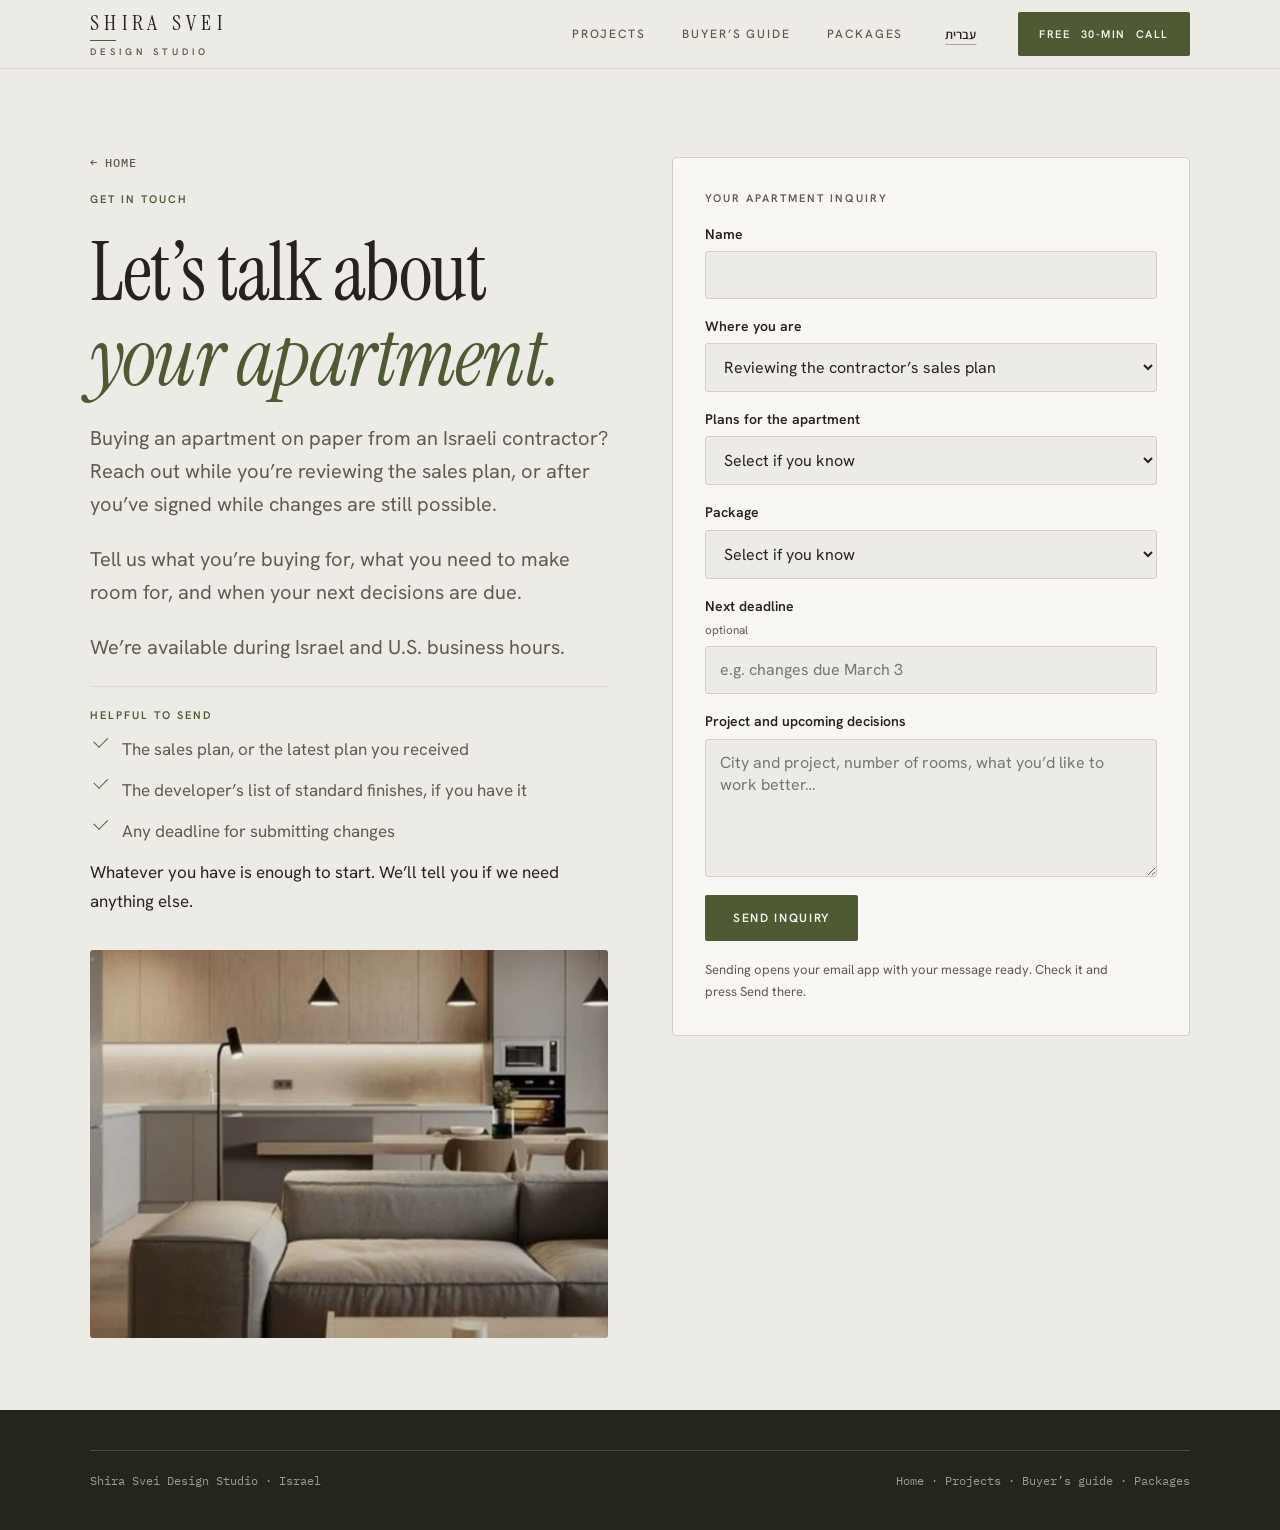
==== commit 0d19aa9d: "Note Israel and U.S. business hours on home, packages and contact Co-Authored-By: Claude Opus 5.5 <n" ====
--- a/contact.html
+++ b/contact.html
@@ -47,6 +47,7 @@
       <h1>Let’s talk about <em>your apartment.</em></h1>
       <p class="lede">Buying an apartment on paper from an Israeli contractor? Reach out while you’re reviewing the sales plan, or after you’ve signed while changes are still possible.</p>
       <p class="lede">Tell us what you’re buying for, what you need to make room for, and when your next decisions are due.</p>
+      <p class="lede">We’re available during Israel and U.S. business hours.</p>
       <div class="send-list">
         <span class="label">Helpful to send</span>
         <ul class="ticks">
@@ -58,7 +59,7 @@
       </div>
       <img src="img/evening-kitchen.webp" alt="Open kitchen with dark pendant lights behind a gray sofa" width="800" height="1208" style="width:100%;aspect-ratio:4/3;object-fit:cover;border-radius:3px;margin-top:8px">
     </div>
-    <form class="form" id="inquiry-form" data-email="shirasvei@gmail.com" novalidate>
+    <form class="form" id="inquiry-form" data-email="shira@shirasvei.com" novalidate>
       <span class="label">Your apartment inquiry</span>
       <label for="f-name">Name<input id="f-name" name="name" autocomplete="name" required></label>
       <div class="row">
--- a/styles.css
+++ b/styles.css
@@ -1370,3 +1370,9 @@
   .fs3d[data-mode="process"].fs3d-live > .fs-note{grid-column:1;grid-row:3;margin:0}
 }
 .fs3d .titleblock .when{display:block}   /* not the "when" timeline list from the guide page */
+
+/* Time-zone note in the "understands both" section (owner, Nov 24) */
+.with-hours{display:grid;gap:10px;max-width:56ch;margin-top:12px;padding-top:24px;border-top:1px solid var(--rule)}
+.with-hours h3{font-size:clamp(24px,2.4vw,30px);color:var(--ink)}
+.with-hours p{color:var(--muted);margin:0}
+.otext .ohours{margin-top:6px;color:var(--ink)}
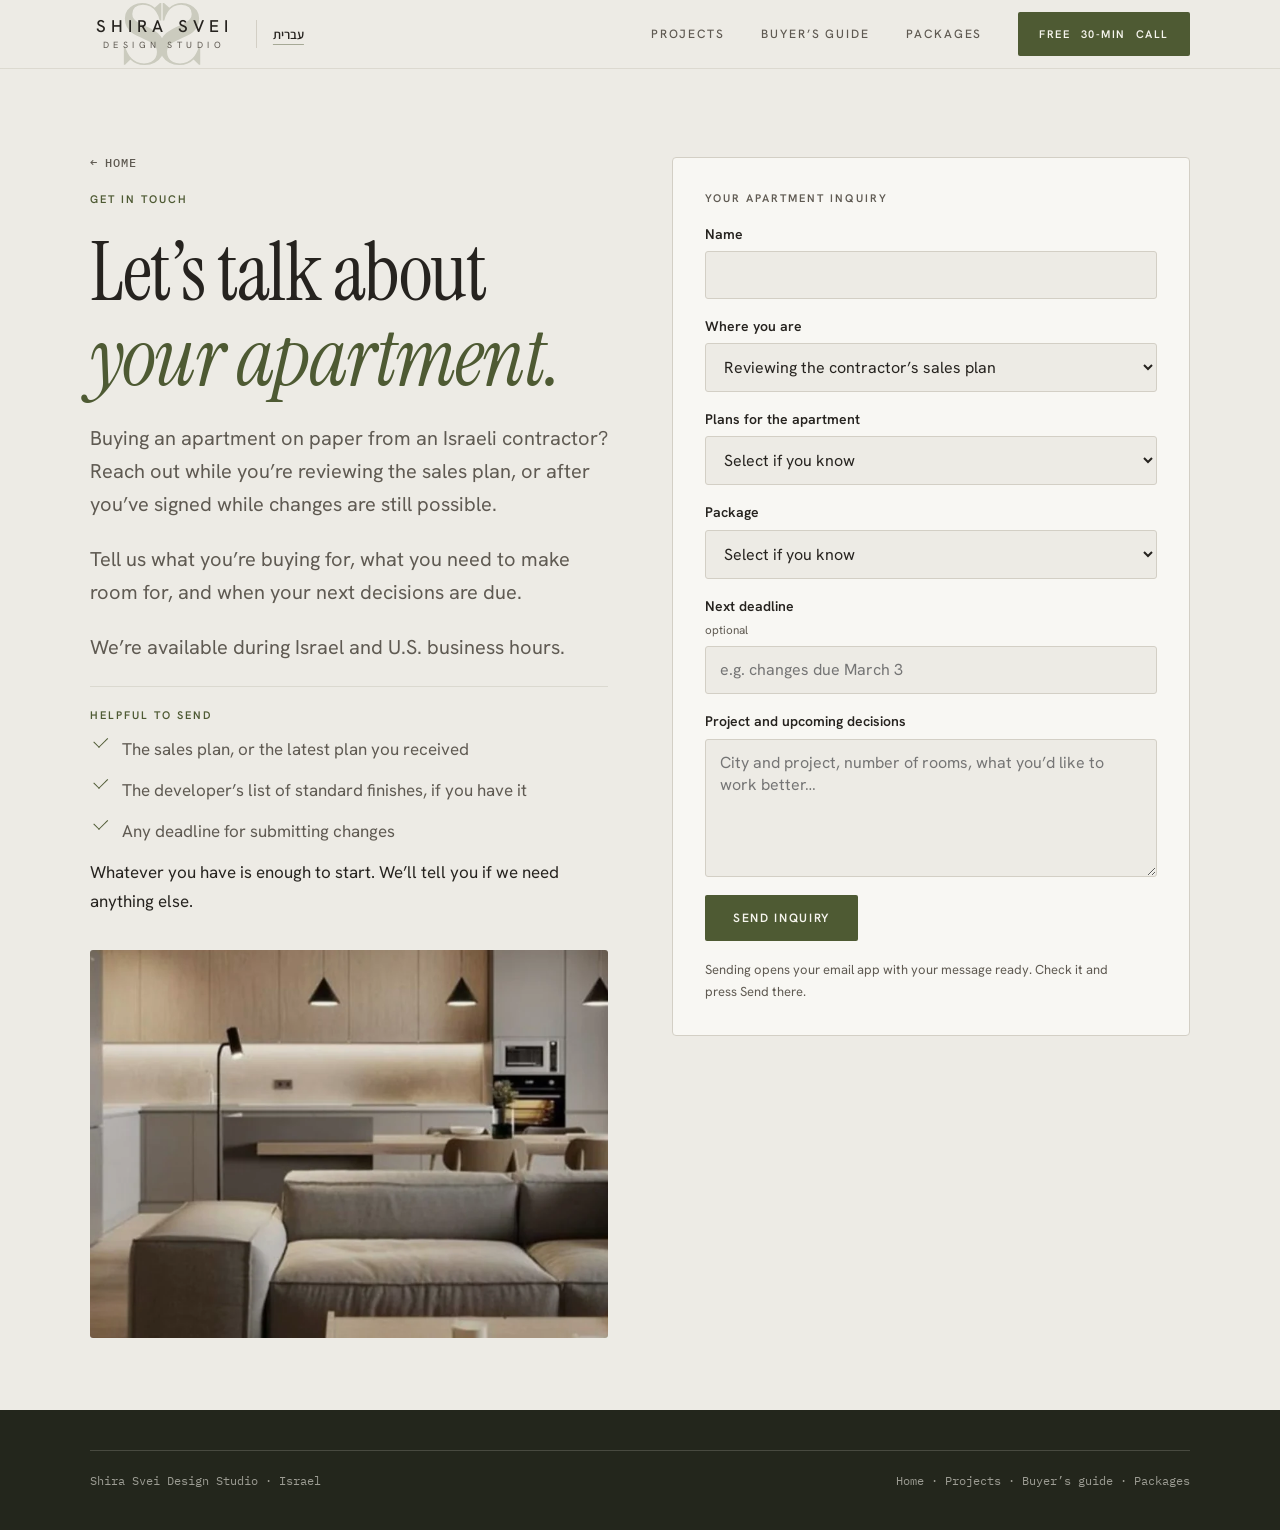
==== commit 06fdbe91: "New S watermark logo in the header, Hebrew button beside it; home opens on the dining room with a li" ====
--- a/contact.html
+++ b/contact.html
@@ -9,6 +9,7 @@
     <link rel="preconnect" href="https://fonts.gstatic.com" crossorigin>
     <link rel="stylesheet" href="https://fonts.googleapis.com/css2?family=Instrument+Serif:ital@0;1&family=Hanken+Grotesk:wght@400;500;600&family=IBM+Plex+Mono:wght@400;500&family=Frank+Ruhl+Libre:wght@400;500&family=Assistant:wght@400;500;600&display=swap">
     <link rel="icon" href="img/favicon.svg" type="image/svg+xml">
+    
     <script src="i18n.js"></script>
 <script src="menu.js" defer></script>
     <link rel="stylesheet" href="styles.css">
@@ -17,13 +18,13 @@
     <header class="top">
   <div class="wrap">
     <a class="brand" href="index.html" aria-label="Shira Svei Design Studio, home">
-      <span class="brand-word">Shira Svei</span><span class="brand-rule" aria-hidden="true"></span><span class="brand-sub">Design Studio</span>
+      <svg class="brand-mark" viewBox="0 0 1917 1549" aria-hidden="true" focusable="false"><defs><path id="ssg" d="M629 -29Q511 -29 422.5 8.5Q334 46 272 110L138 -20H103V427H142Q165 345 203.5 270.5Q242 196 299.0 137.5Q356 79 434.0 45.0Q512 11 613 11Q713 11 785.5 46.0Q858 81 897.0 145.5Q936 210 936 299Q936 383 892.5 440.0Q849 497 777.5 539.0Q706 581 620.5 617.0Q535 653 449.5 694.0Q364 735 292.5 792.0Q221 849 177.5 931.0Q134 1013 134 1132Q134 1252 194.0 1339.0Q254 1426 352.5 1473.0Q451 1520 567 1520Q660 1520 739.5 1490.5Q819 1461 879 1402L1011 1520H1044V1085H1005Q973 1211 914.0 1299.0Q855 1387 772.0 1432.0Q689 1477 583 1477Q455 1477 387.0 1414.0Q319 1351 319 1248Q319 1173 362.0 1120.5Q405 1068 475.5 1028.0Q546 988 631.0 951.5Q716 915 800.5 871.5Q885 828 955.5 768.5Q1026 709 1069.0 624.0Q1112 539 1112 418Q1112 282 1050.0 181.5Q988 81 879.0 26.0Q770 -29 629 -29Z" transform="translate(-103 1520) scale(1 -1)"/></defs><use href="#ssg"/><use href="#ssg" transform="translate(1917 0) scale(-1 1)"/></svg><span class="brand-text"><span class="brand-word">Shira Svei</span><span class="brand-sub">Design Studio</span></span>
     </a>
     <nav class="links" aria-label="Main">
       <a class="hide-sm" href="projects.html">Projects</a>
       <a class="hide-sm" href="guide.html">Buyer’s guide</a>
       <a class="hide-sm" href="packages.html">Packages</a>
-      <a class="btn btn-primary" href="https://calendar.app.google/4QgwyBekD6NayyUT6" target="_blank" rel="noopener">Free <span class="xs-hide">30-min </span>call</a>
+      <a class="btn btn-primary" href="https://calendar.app.google/oiMrJbxqETnfsCGP8" target="_blank" rel="noopener">Free <span class="xs-hide">30-min </span>call</a>
       <button class="menu-btn" type="button" aria-expanded="false" aria-controls="site-menu"><span class="menu-icon" aria-hidden="true"></span><span class="menu-word">Menu</span></button>
       <div class="menu-panel" id="site-menu" hidden>
         <a href="index.html#model">How we help</a>
@@ -82,11 +83,11 @@
         <label for="f-package">Package<select id="f-package" name="package">
           <option value="">Select if you know</option>
           <option value="intro">Free intro call (30 minutes)</option>
-          <option value="plan-review">Consultation</option>
+          <option value="plan-review">Consultation (up to 2 hours)</option>
           <option value="floor-plan">Floor plan redesign</option>
           <option value="kitchen">Custom kitchen design</option>
           <option value="selections">Tile and fixture selection</option>
-          <option value="liaison">Contractor liaison</option>
+          <option value="liaison">Contractor and supplier liaison</option>
           <option value="furnishing">Furniture and accessory shopping</option>
           <option value="ongoing-support">Full-service new-build support</option>
         </select></label>
--- a/styles.css
+++ b/styles.css
@@ -344,17 +344,32 @@
 .credit{margin-top:16px;font:400 12px/1.4 var(--mono);color:var(--muted)}
 
 /* bathrooms */
-.bath{display:grid;grid-template-columns:.9fr 1.1fr;gap:clamp(24px,4vw,56px);align-items:start;scroll-margin-top:90px}
-@media (max-width:860px){.bath{grid-template-columns:1fr}}
-.inputs{display:grid;grid-template-columns:1fr 1fr;gap:12px}
-.inputs figure{margin:0;display:grid;gap:8px;align-content:start}
-.inputs figure.plan{grid-row:span 2}
-.inputs img{width:100%;border-radius:3px;background:var(--paper);border:1px solid var(--rule);object-fit:contain;cursor:zoom-in}
-.inputs figure:not(.plan) img{aspect-ratio:4/3;object-fit:cover}
-.render{margin:0;display:grid;gap:10px}
-.render img{width:100%;border-radius:3px;cursor:zoom-in}
-.render figcaption,.inputs figcaption{font:400 12px/1.4 var(--mono);color:var(--muted)}
-.eq{font:500 12px/1 var(--mono);letter-spacing:.08em;text-transform:uppercase;color:var(--olive)}
+/* Bathrooms (owner, Nov 25): an equation, everything large. Your plan + your materials = the rendering.
+   The plan is not a button (owner). Materials: the owner's styled board photo, or a mosaic cut from the rendering,
+   with colour dots under it. */
+.bath{display:grid;gap:clamp(22px,3vw,36px);scroll-margin-top:90px}
+.bath-head{display:grid;gap:10px}
+.bath-head h2{font-size:clamp(32px,3.6vw,48px);line-height:1.02}
+.bath-text{margin:0;color:var(--muted);max-width:56ch}
+.bs-k{font:500 11.5px/1.2 var(--mono);letter-spacing:.1em;text-transform:uppercase;color:var(--olive)}
+.bath-sum{display:grid;grid-template-columns:minmax(0,.78fr) auto minmax(0,1.6fr);gap:clamp(14px,2.2vw,30px);align-items:center}
+.bs-op{font:400 clamp(44px,5vw,64px)/1 var(--display);color:var(--olive);text-align:center}
+.bs-plan,.bs-mat{margin:0;display:grid;gap:12px;align-content:start}
+.bs-plan img{display:block;width:100%;height:auto;background:#fff;border:1px solid var(--rule);border-radius:3px;padding:clamp(8px,1.4vw,18px)}
+.bs-board{display:block;width:100%;height:auto;border-radius:3px;box-shadow:0 30px 60px -40px rgba(40,34,26,.55)}
+.bb-chips{list-style:none;margin:4px 0 0;padding:0;display:flex;flex-wrap:wrap;gap:12px 22px}
+.bb-chips li{display:grid;justify-items:center;gap:6px;width:64px}
+.bb-chips i{display:block;width:40px;height:40px;border-radius:50%;box-shadow:0 0 0 1px rgba(46,43,39,.14) inset}
+.bb-chips span{font:600 9.5px/1.3 var(--body);letter-spacing:.1em;text-transform:uppercase;color:var(--muted);text-align:center}
+.bath-out{display:grid;justify-items:center;gap:clamp(10px,1.6vw,20px)}
+.bath-render{margin:0;display:grid;gap:10px;justify-items:center}
+.bath-render img{display:block;width:auto;max-width:min(100%,980px);height:auto;max-height:86vh;border-radius:4px;cursor:zoom-in;box-shadow:0 34px 60px -34px rgba(31,29,26,.45)}
+@media (max-width:860px){
+  .bath-sum{grid-template-columns:1fr}
+  .bs-plan img{max-width:440px;margin:0 auto}
+  .bath-render img{max-height:none;width:100%}
+}
+
 
 /* work grid */
 .work{display:grid;grid-template-columns:repeat(2,1fr);gap:clamp(20px,3vw,32px) 16px}
@@ -1376,3 +1391,249 @@
 .with-hours h3{font-size:clamp(24px,2.4vw,30px);color:var(--ink)}
 .with-hours p{color:var(--muted);margin:0}
 .otext .ohours{margin-top:6px;color:var(--ink)}
+.with-clock{display:flex;flex-wrap:nowrap;align-items:baseline;gap:12px;white-space:nowrap;color:var(--olive);margin:0;max-width:none}
+.with-clock i{font-style:normal;color:var(--muted)}
+.with-hours{min-width:0}
+@media (max-width:560px){.with-clock{font-size:min(12px,2.5vw);letter-spacing:.02em;gap:min(12px,1.6vw)}}
+.with-clock b{font-weight:500;color:var(--ink)}
+html[lang="he"] .with-clock{display:none}
+
+/* Contractor liaison: "See what this looks like" inbox animation (liaison-inbox.js, owner Nov 24) */
+.lx-open{font:inherit;font-size:14.5px;background:none;border:0;border-bottom:1px solid var(--olive);color:var(--ink);padding:0 0 2px;margin:2px 0 0 38px;cursor:pointer;justify-self:start;min-height:32px}
+.lx-open:hover{color:var(--olive)}
+.lx-open:focus-visible{outline:2px solid var(--olive);outline-offset:4px}
+html[dir="rtl"] .lx-open{margin:2px 38px 0 0}
+dialog.lx-dlg{border:0;padding:0;background:transparent;width:min(720px,calc(100vw - 24px));max-width:none;max-height:calc(100dvh - 24px);overflow:visible}
+dialog.lx-dlg::backdrop{background:rgba(15,16,13,.72)}
+.lx{background:var(--sheet);color:var(--ink);border-radius:6px;padding:clamp(20px,4vw,36px);max-height:calc(100dvh - 24px);overflow:auto;overscroll-behavior:contain;display:grid;gap:14px}
+.lx-x{position:absolute;top:8px;right:8px;width:44px;height:44px;border-radius:50%;border:0;background:var(--stone);color:var(--ink);font:400 24px/1 var(--body);cursor:pointer;z-index:2}
+html[dir="rtl"] .lx-x{right:auto;left:8px}
+.lx-x:focus-visible{outline:2px solid var(--olive);outline-offset:2px}
+.lx-kicker{margin:0;color:var(--olive)}
+.lx-cap{margin:0;font:400 clamp(22px,3.2vw,30px)/1.15 var(--display);max-width:26ch;min-height:2.3em}
+.lx-box{border:1px solid var(--rule);border-radius:4px;background:var(--paper);color:#1F1D1A}
+.lx-bar{display:flex;justify-content:space-between;align-items:center;gap:12px;padding:10px 16px;border-bottom:1px solid #E4E0D7;font:500 11px/1.3 var(--mono);letter-spacing:.08em;text-transform:uppercase;color:#5F5A52}
+.lx-count b{display:inline-block;min-width:22px;padding:2px 7px;border-radius:999px;background:#4E5A33;color:#F6F5EE;text-align:center;font-weight:500;transition:background .3s}
+.lx-list{list-style:none;margin:0;padding:0}
+.lx-row{display:grid;grid-template-columns:12px 1fr;column-gap:12px;padding:12px 16px;border-bottom:1px solid #EEEBE4;opacity:0;transform:translateY(6px);transition:opacity .45s,transform .45s,background .4s}
+.lx-row:last-child{border-bottom:0}
+.lx-row.in{opacity:1;transform:none}
+.lx-dot{width:9px;height:9px;border-radius:50%;background:#4E5A33;margin-top:7px;transition:background .3s,transform .3s}
+.lx-row.done .lx-dot{background:transparent;width:8px;height:12px;border-radius:0;border:solid #4E5A33;border-width:0 2px 2px 0;transform:rotate(45deg);margin:2px 0 0 2px}
+.lx-msg{display:grid;gap:2px;min-width:0}
+.lx p{max-width:none}
+.lx-msg p{margin:0}
+.lx-head{display:flex;justify-content:space-between;align-items:baseline;gap:12px;direction:ltr}
+.lx-subj{text-align:right}
+.lx-from{font:500 13px/1.3 var(--body);color:#5F5A52}
+.lx-subj{font:600 16px/1.35 var(--body);color:#1F1D1A;font-family:"Assistant","Arial Hebrew",Arial,var(--body)}
+.lx-row.done .lx-subj{font-weight:400}
+.lx-time{font:400 11.5px/1.4 var(--mono);color:#5F5A52}
+.lx-note{grid-column:2;display:grid;grid-template-rows:0fr;transition:grid-template-rows .5s ease}
+.lx-note > div{overflow:hidden;min-height:0}
+.lx-row.done .lx-note{grid-template-rows:1fr}
+.lx-note p{margin:0}
+.lx-note .lx-note-t{font:400 14.5px/1.5 var(--body);color:#1F1D1A;border-inline-start:2px solid #4E5A33;padding-inline-start:12px;margin-top:8px}
+.lx-note .lx-due{font:500 11px/1.3 var(--mono);letter-spacing:.06em;text-transform:uppercase;color:#4E5A33;padding-inline-start:14px;margin-top:6px}
+.lx-end{display:none;gap:12px;padding-top:6px}
+.lx-over .lx-end{display:grid;animation:lxfade .6s ease both}
+.lx-end p{margin:0}
+.lx-end-h{font:400 clamp(24px,3.2vw,32px)/1.1 var(--display)}
+.lx-end-p{color:var(--muted);max-width:56ch}
+.lx-end-btns{display:flex;flex-wrap:wrap;gap:10px;margin-top:4px}
+.lx-end-btns .btn{min-height:44px;cursor:pointer;font-family:var(--body)}
+.lx-end-btns button.btn{background:transparent}
+@keyframes lxfade{from{opacity:0;transform:translateY(6px)}to{opacity:1;transform:none}}
+@media (max-width:560px){
+  .lx{padding:20px 16px}
+  .lx-bar,.lx-row{padding-inline:12px}
+  .lx-head{display:contents}
+  .lx-from{order:1;text-align:right}
+  .lx-subj{order:2}
+  .lx-time{order:3;text-align:right;font-size:11px}
+}
+.lx-skip{position:absolute;top:14px;right:62px;min-height:32px;padding:0 4px;background:none;border:0;border-bottom:1px solid var(--rule);color:var(--muted);font:500 12px/1 var(--body);cursor:pointer;visibility:hidden}
+html[dir="rtl"] .lx-skip{right:auto;left:62px}
+.lx-playing .lx-skip{visibility:visible}
+.lx-skip:hover{color:var(--ink)}
+.lx-skip:focus-visible{outline:2px solid var(--olive);outline-offset:3px}
+.lx-many .lx-count b{background:#8E3B24}
+.lx-list{max-height:min(52vh,470px);overflow:auto;overscroll-behavior:contain;scrollbar-width:thin}
+.lx-kicker{padding-right:170px}
+html[dir="rtl"] .lx-kicker{padding-right:0;padding-left:150px}
+@media (max-width:560px){.lx-list{max-height:48vh}.lx-cap{min-height:2.4em}}
+.lx-list{position:relative}
+/* "See an example" links under the packages (owner, Nov 24) */
+a.lx-open{display:inline-flex;align-items:center;text-decoration:none}
+.oex-consult{margin:6px 0 0;justify-self:start}
+html[dir="rtl"] .oex-consult{margin:6px 0 0}
+
+/* Neve Amim kitchen, stage by stage (project-kitchen.html, kitchen3d.js k3d-stepper; owner, Nov 24) */
+.kx{display:grid;gap:16px}
+.kx .k3d-stage{aspect-ratio:auto;display:grid;gap:10px;background:transparent;border:0;border-radius:0;overflow:visible}
+.kx .k3d-tag{position:static;max-width:none;padding:0;background:none;box-shadow:none;border:0}
+.kx .k3d-view{position:relative;aspect-ratio:1452/720;background:transparent;overflow:hidden}
+.kx .k3d-view canvas{position:absolute;inset:0;width:100%;height:100%;display:block}
+.kx:not(.k3d-live) .k3d-photo{opacity:1}
+.kx-bar{display:flex;flex-wrap:wrap;gap:12px;justify-content:space-between;align-items:center}
+.kx-steps,.kx-nav{display:flex;flex-wrap:wrap;gap:6px}
+.kx-bar button{font:500 14px/1 var(--body);color:var(--ink);background:transparent;border:1px solid var(--rule);border-radius:999px;padding:0 16px;min-height:44px;cursor:pointer}
+.kx-bar button span{font:500 11px/1 var(--mono);color:var(--muted);margin-right:4px}
+.kx-bar button:hover{border-color:var(--olive)}
+.kx-bar button:focus-visible{outline:2px solid var(--olive);outline-offset:2px}
+.kx-steps button[aria-pressed="true"]{background:var(--olive);border-color:var(--olive);color:var(--on-olive)}
+.kx-steps button[aria-pressed="true"] span{color:inherit;opacity:.8}
+.kx-next{background:var(--ink)!important;color:var(--stone)!important;border-color:var(--ink)!important}
+.kx-bar button:disabled{opacity:.35;cursor:default}
+.kx-descs p{margin:0;max-width:62ch;font-size:17px;line-height:1.6;color:var(--ink)}
+.kx-more{margin-top:28px}
+.k3d-static.kx .kx-bar,.k3d-static.kx .kx-descs p{display:none}
+.k3d-static.kx .kx-descs p[data-kx-step="4"]{display:block}
+@media (max-width:719px){
+  .kx .k3d-view{aspect-ratio:4/3.4}
+  .kx-bar{display:grid}
+  .kx-steps{display:grid;grid-template-columns:1fr 1fr}
+  .kx-nav{justify-content:space-between}
+  .kx-nav .kx-next{flex:1}
+}
+html[dir="rtl"] .kx-prev{transform:scaleX(-1)}
+.kx-mat{position:absolute;inset:0;width:100%;height:100%;object-fit:cover;object-position:50% 45%;background:var(--sheet);opacity:0;transition:opacity .6s ease;z-index:2;pointer-events:none}
+.kx-mat.on{opacity:1}
+@media (prefers-reduced-motion:reduce){.kx-mat{transition:none}}
+@media (max-width:719px){.kx-steps{display:flex;flex-wrap:wrap;gap:6px}.kx-bar button{padding:0 13px}}
+@media (max-width:480px){.bb-chips{gap:10px 10px}.bb-chips li{width:58px}.bb-chips i{width:36px;height:36px}}
+
+/* ---- shops.html: Israeli shops, each name in a font close to that shop's own logo (owner, Nov 25) */
+.shops{display:grid;gap:clamp(40px,6vw,64px)}
+.shop-group{display:grid;gap:16px}
+.shop-cat{margin:0;padding-bottom:12px;border-bottom:1px solid var(--rule)}
+.shop-list{--s:30px;list-style:none;margin:0;padding:0;display:grid;grid-template-columns:repeat(auto-fill,minmax(250px,1fr));gap:12px}
+.shop{display:flex;flex-direction:column;justify-content:space-between;gap:18px;min-height:132px;padding:22px 22px 18px;background:var(--sheet);border:1px solid var(--rule);border-radius:4px;color:var(--ink);text-decoration:none;transition:border-color .2s,transform .2s}
+.shop:hover{border-color:var(--olive)}
+.shop:focus-visible{outline:2px solid var(--olive);outline-offset:3px}
+.shop-name{font-size:var(--s);line-height:1.1;overflow-wrap:anywhere}
+.shop-dom{font:400 12.5px/1.3 var(--mono);color:var(--muted);letter-spacing:.02em}
+.shop:hover .shop-dom{color:var(--olive)}
+html[dir="rtl"] .shop-name,html[dir="rtl"] .shop-dom{direction:ltr;text-align:right}
+@media (prefers-reduced-motion:no-preference){.shop:hover{transform:translateY(-2px)}}
+@media (max-width:480px){.shop-list{--s:21px;grid-template-columns:1fr 1fr;gap:8px}.shop{min-height:96px;gap:12px;padding:16px 14px 12px}.shop-dom{font-size:11px}}
+.sh-tollmans{font-family:"Playfair Display",serif;font-weight:500}
+.sh-habitat{font-family:Poppins,sans-serif;font-weight:600;letter-spacing:-.02em}
+.sh-kaza{font-family:"Bebas Neue",sans-serif;font-size:calc(var(--s) * 1.27);letter-spacing:.12em}
+.sh-mobilia{font-family:"Cormorant Garamond",serif;font-style:italic;font-weight:500;font-size:calc(var(--s) * 1.13)}
+.sh-boconcept{font-family:"Nunito Sans",sans-serif;font-weight:700;letter-spacing:-.01em}
+.sh-natuzzi{font-family:Cinzel,serif;font-weight:500;letter-spacing:.14em;font-size:calc(var(--s) * .9)}
+.sh-ikea{font-family:"Archivo Black",sans-serif;letter-spacing:.02em}
+.sh-kamchi{font-family:"Josefin Sans",sans-serif;font-weight:600;letter-spacing:.04em}
+.sh-technolite{font-family:"Exo 2",sans-serif;font-weight:600}
+.sh-thomas{font-family:Raleway,sans-serif;font-weight:300;letter-spacing:.3em}
+.sh-machsanei{font-family:Rubik,sans-serif;font-weight:600;font-size:calc(var(--s) * .9)}
+.sh-serfaty{font-family:Marcellus,serif;letter-spacing:.04em}
+.sh-rugsco{font-family:"DM Serif Display",serif}
+.sh-renby{font-family:Quicksand,sans-serif;font-weight:500;letter-spacing:.06em}
+.sh-kitan{font-family:Oswald,sans-serif;font-weight:500;letter-spacing:.16em}
+.sh-linera{font-family:Lora,serif;font-style:italic}
+.sh-golf{font-family:Syne,sans-serif;font-weight:700;letter-spacing:.02em}
+.sh-fox{font-family:"Varela Round",sans-serif}
+.sh-zara{font-family:"Bodoni Moda",serif;font-weight:500;letter-spacing:.08em;font-size:calc(var(--s) * .93)}
+.sh-naaman{font-family:"Secular One",sans-serif}
+.sh-domicile{font-family:"Tenor Sans",sans-serif;letter-spacing:.2em;font-size:calc(var(--s) * .87)}
+.sh-studiolighting{font-family:Heebo,sans-serif;font-weight:300;letter-spacing:.18em;font-size:calc(var(--s) * .8)}
+.sh-tzemer{font-family:"Work Sans",sans-serif;font-weight:500;letter-spacing:.01em}
+
+/* Phones (owner, Nov 26: a visitor found the phone version "a little bit overwhelming … hard to navigate").
+   1. The home kitchen is its own short scene: it sticks while you scroll through its track and plays start to
+      finish (kitchen3d.js fromScene), then the steps follow as plain reading, with nothing sliding under them.
+   2. A slim "On this page" bar under the header (index.html .jump), the current part underlined (app.js).
+   3. A back-to-top button after a couple of screens, on every page (app.js .to-top). */
+.jump{display:none}
+.to-top{display:none}
+@media (max-width:900px){
+  .story-media{position:relative;top:auto;z-index:auto;height:175svh;margin-inline:0;padding-inline:0;background:none}
+  .story-media::after{display:none}
+  .story-media .k3d-stage{position:sticky;top:calc(68px + 45px + 10px);height:calc(100svh - 68px - 45px - 28px);padding-top:4px}
+  .story-step:not(.story-intro){padding-block:36px}
+  .story .story-howto{min-height:auto}
+}
+@media (max-width:760px){
+  .jump{display:flex;position:sticky;top:calc(env(safe-area-inset-top,0px) + 68px);z-index:8;gap:0;padding:0 6px;justify-content:space-between;overflow-x:auto;scrollbar-width:none;background:color-mix(in srgb,var(--stone) 94%,transparent);backdrop-filter:blur(10px);-webkit-backdrop-filter:blur(10px);border-bottom:1px solid color-mix(in srgb,var(--rule) 65%,transparent)}
+  .jump::-webkit-scrollbar{display:none}
+  .jump a{flex:none;display:flex;align-items:center;min-height:44px;padding:0 8px;font:600 10.5px/1 var(--body);letter-spacing:.07em;text-transform:uppercase;color:var(--muted);text-decoration:none;border-bottom:2px solid transparent;margin-bottom:-1px}
+  .jump a[aria-current="true"]{color:var(--ink);border-bottom-color:var(--olive)}
+  .jump a:focus-visible{outline:2px solid var(--olive);outline-offset:-4px}
+  html:has(.jump){scroll-padding-top:120px}
+  .to-top{display:grid;place-items:center;position:fixed;right:16px;bottom:calc(16px + env(safe-area-inset-bottom,0px));z-index:8;width:44px;height:44px;border-radius:50%;border:1px solid var(--rule);background:color-mix(in srgb,var(--sheet) 92%,transparent);color:var(--ink);box-shadow:0 8px 20px -12px rgba(30,34,20,.45);cursor:pointer}
+  .to-top[hidden]{display:none}
+  .to-top svg{width:16px;height:16px}
+  .to-top:focus-visible{outline:2px solid var(--olive);outline-offset:2px}
+}
+@media (min-width:761px) and (max-width:900px){.story-media .k3d-stage{top:calc(68px + 10px);height:calc(100svh - 68px - 28px)}}
+
+/* Nov 26 (owner): the new logo in the header (her S and mirrored S, drawn from Bodoni Moda as a shape, beside
+   SHIRA SVEI / DESIGN STUDIO in Jost), the Hebrew button right beside it, a slimmer call button; and the home
+   landing made lighter in style ("its not the amount of words, its the style"): no solid green bar, less haze
+   over the photo, a quieter second button. Every word stays. */
+.brand{display:flex;align-items:center;gap:12px;justify-items:initial}
+.brand-mark{width:auto;height:30px;flex:none;fill:var(--olive)}
+.brand-text{display:grid;gap:6px}
+.brand-word{font:500 15px/1 Jost,var(--body);letter-spacing:.3em;margin-right:-.3em}
+.brand-sub{font:400 8.5px/1 Jost,var(--body);letter-spacing:.5em;margin-right:-.5em;color:var(--muted)}
+.brand-rule{display:none}
+@media (min-width:721px){.brand-word{font-size:17px}.brand-sub{font-size:9px}}
+
+.top .wrap>.lang-btn{margin-right:auto;margin-left:6px;padding-left:16px;border-left:1px solid var(--rule);border-radius:0;min-height:28px}
+html[dir="rtl"] .top .wrap>.lang-btn{margin-right:6px;margin-left:auto;padding-left:6px;padding-right:16px;border-left:0;border-right:1px solid var(--rule)}
+.top .btn-primary{white-space:nowrap;min-height:40px;padding-block:0;padding-inline:18px}
+@media (max-width:420px){.top .wrap>.lang-btn{padding-left:10px;margin-left:2px}html[dir="rtl"] .top .wrap>.lang-btn{padding-right:10px;margin-right:2px}}
+
+.feature-pic img{object-position:50% 58%}
+.feature-scrim{background:linear-gradient(90deg,color-mix(in srgb,var(--stone) 90%,transparent) 0%,color-mix(in srgb,var(--stone) 72%,transparent) 34%,color-mix(in srgb,var(--stone) 0%,transparent) 58%)}
+.feature-niche{background:none;box-shadow:none;border-radius:0;color:var(--ink);padding:2px 0 4px 18px;border-left:2px solid var(--olive);font-size:clamp(22px,2.1vw,32px)}
+.feature-niche em,.feature-niche .niche-link em{color:var(--olive)}
+.feature-services{color:var(--muted);border-top-color:color-mix(in srgb,var(--rule) 70%,transparent)}
+.feature .hero-actions{align-items:center;gap:22px}
+.feature .hero-actions .btn-ghost{border-color:transparent;background:none;padding-inline:2px;text-decoration:underline;text-decoration-color:var(--olive);text-underline-offset:6px}
+.feature .hero-actions .btn-ghost:hover{color:var(--olive)}
+@media (max-width:900px){
+  .feature-pic img{object-position:50% 40%}
+  .feature-scrim{background:linear-gradient(0deg,color-mix(in srgb,var(--stone) 95%,transparent) 0%,color-mix(in srgb,var(--stone) 88%,transparent) 55%,color-mix(in srgb,var(--stone) 0%,transparent) 85%)}
+}
+/* Desktop (owner, Nov 26: "i like the soft veil"): the photo runs across the whole screen and fades softly into
+   stone behind the words on the left. */
+@media (min-width:901px){
+  .feature-pic{left:0}
+  .feature-pic img{object-position:50% 60%}
+  .feature-scrim{background:linear-gradient(90deg,color-mix(in srgb,var(--stone) 93%,transparent) 0%,color-mix(in srgb,var(--stone) 86%,transparent) 38%,color-mix(in srgb,var(--stone) 0%,transparent) 62%)}
+  .feature-copy>*,.feature-copy>h1,.feature-copy>.feature-niche{max-width:min(600px,46vw)}
+}
+@media (min-width:901px){.feature h1{font-size:clamp(38px,4.1vw,64px)}}
+
+/* Header logo as the watermark (owner, Nov 26): her S's large and faint behind SHIRA SVEI / DESIGN STUDIO. */
+.brand{position:relative;display:grid;place-items:center;gap:0;padding:0 6px}
+.brand-mark{position:absolute;left:50%;top:50%;transform:translate(-50%,-50%);height:62px;width:auto;fill:var(--olive);opacity:.22;pointer-events:none}
+.brand-text{position:relative;display:grid;justify-items:center;gap:6px}
+/* Phones: the header holds the logo, the Hebrew button, the call button and the menu. "Design Studio" steps out
+   of the header, SHIRA SVEI stays on one line, and on the narrowest phones only the S's show. */
+@media (max-width:480px){
+  .brand-text{display:block}
+  .brand-sub{display:none}
+  .brand-word{white-space:nowrap;font-size:13px;letter-spacing:.22em;margin-right:-.22em}
+  .brand-mark{height:56px}
+  header.top .wrap{gap:10px}
+  .top .btn-primary{padding-inline:12px}
+  .top .wrap>.lang-btn{padding-left:8px;margin-left:0}
+  html[dir="rtl"] .top .wrap>.lang-btn{padding-right:8px;margin-right:0}
+  .feature-services{letter-spacing:.05em}
+}
+@media (max-width:370px){.brand-word{font-size:11.5px;letter-spacing:.18em}}
+@media (max-width:900px){.feature-scrim{background:linear-gradient(0deg,var(--stone) 0%,var(--stone) 50%,color-mix(in srgb,var(--stone) 0%,transparent) 64%)}}
+/* Phones: the photo sits on top as a clear picture, the words follow on plain stone (no haze, no gap). */
+@media (max-width:900px){
+  .feature{display:block;min-height:0}
+  .feature-pic{position:relative;inset:auto;height:44svh;min-height:260px}
+  .feature-pic img{object-position:50% 45%}
+  .feature-scrim{display:none}
+  .feature-copy{margin-top:0;padding-top:28px;padding-bottom:48px}
+}
+html[dir="rtl"] .feature-niche{border-left:0;border-right:2px solid var(--olive);padding:2px 18px 4px 0}
+html[dir="rtl"] .brand{direction:ltr}
